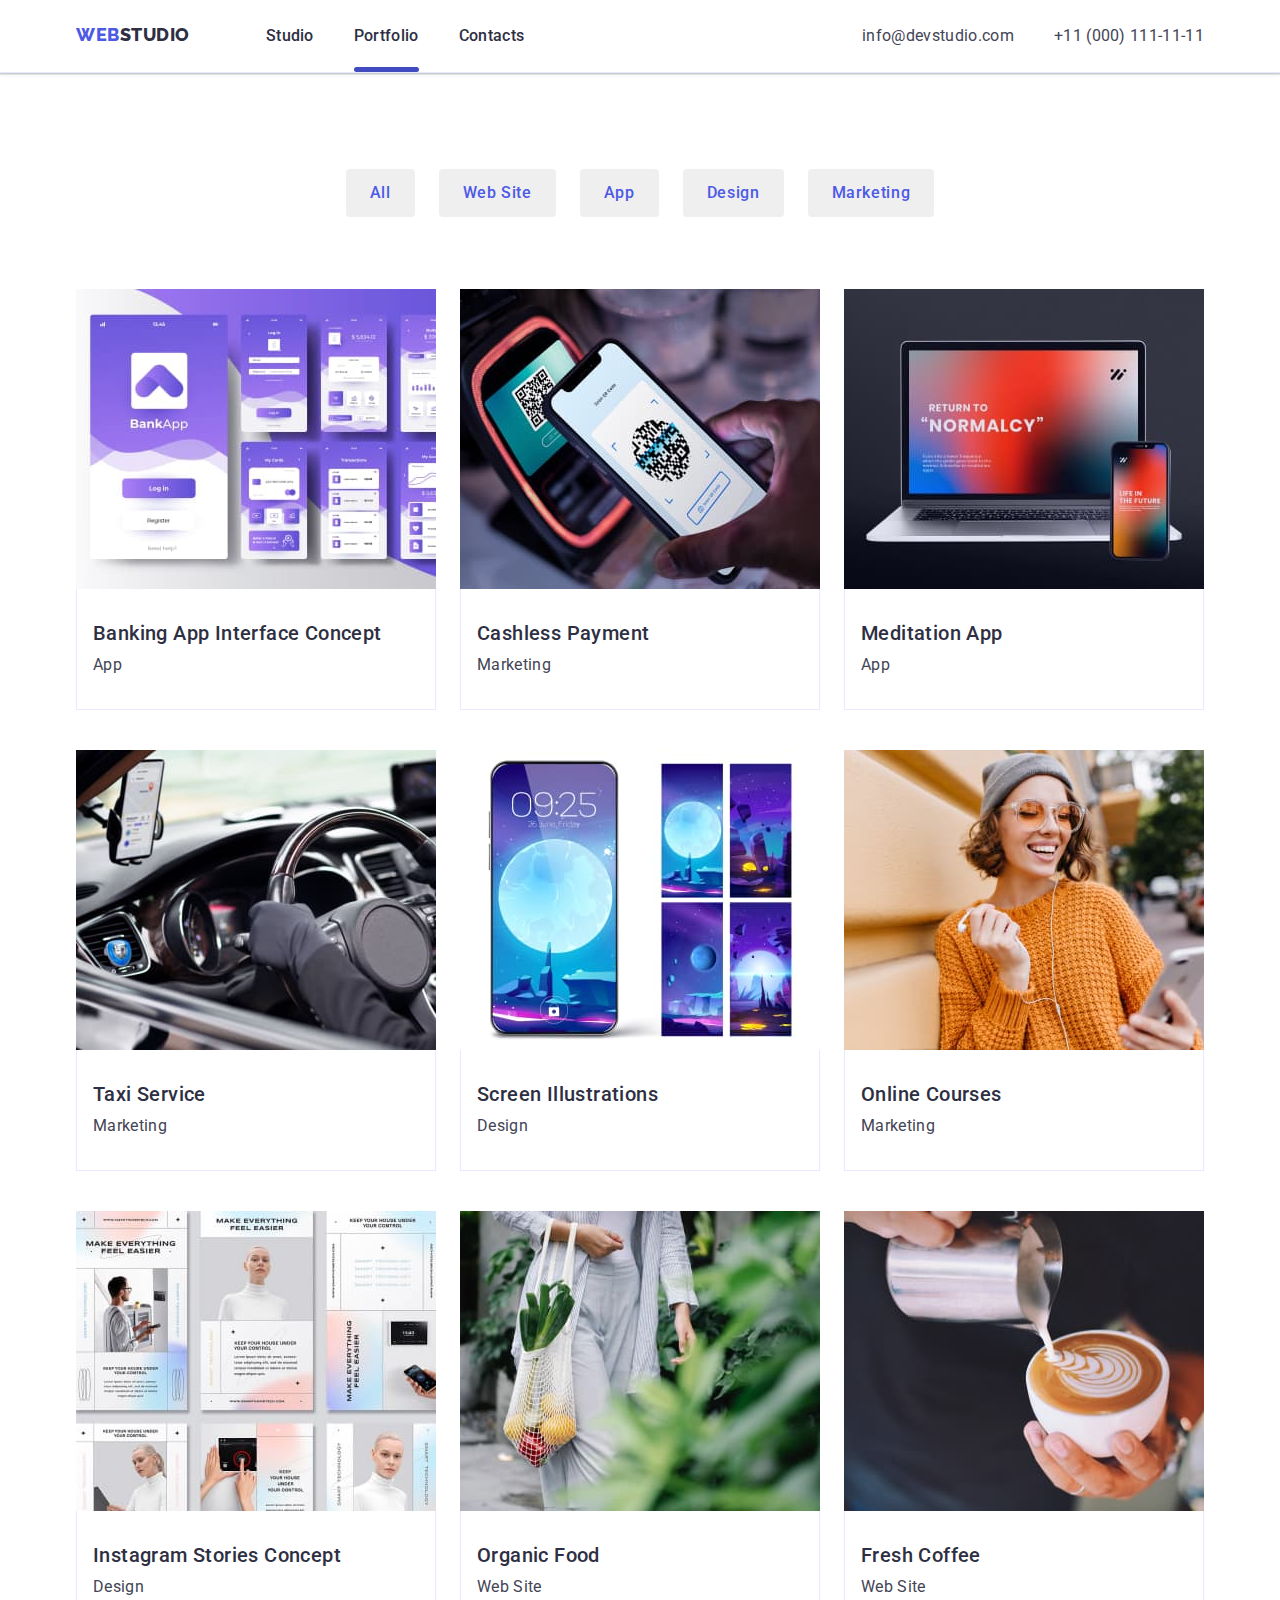
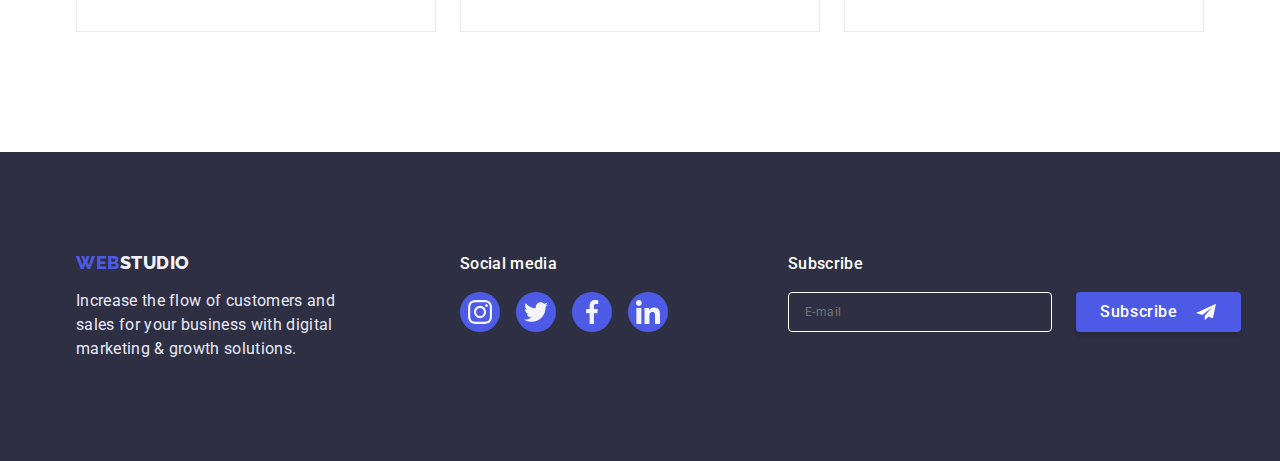
==== portfolio.html @ 625df65b "Initial commit" ====
<!DOCTYPE html>
<html lang="en">

<head>
    <meta charset="UTF-8">
    <meta http-equiv="X-UA-Compatible" content="IE=edge">
    <meta name="viewport" content="width=device-width, initial-scale=1.0">
    <link rel="preconnect" href="https://fonts.googleapis.com">
    <link rel="preconnect" href="https://fonts.gstatic.com" crossorigin>
    <link
        href="https://fonts.googleapis.com/css2?family=Raleway:wght@800&family=Roboto:wght@400;500;700;900&display=swap"
        rel="stylesheet">
    <link rel="stylesheet"
        href="https://cdnjs.cloudflare.com/ajax/libs/modern-normalize/1.1.0/modern-normalize.min.css">
    <link rel="stylesheet" href="./css/styles.css">

    <title>Портфоліо</title>
</head>

<body>
    <header class="header">
        <div class="container header-menu">
            <nav class="nav">
                <a class="logo link" href="./index.html">Web<span class="color">Studio</span></a>
                <ul class="menu list">
                    <li class="menu-item"><a class="menu-link link" href="./index.html">Studio</a></li>
                    <li class="menu-item"><a class="menu-link link active" href="./portfolio.html">Portfolio</a></li>
                    <li class="menu-item"><a class="menu-link link" href="">Contacts</a></li>
                </ul>
            </nav>
            <address class="address">
                <ul class="address-list list">
                    <li class="address-item"><a class="address-link link"
                            href="mailto:info@devstudio.com">info@devstudio.com</a></li>
                    <li class="address-item"><a class="address-link link" href="tel:+110001111111">+11 (000)
                            111-11-11</a>
                    </li>
                </ul>
            </address>
        </div>
    </header>
    <main>
        <section class="portfolio">
            <div class="container">
                <!-- h1 hide heding in css -->
                <h1 hidden>Our Works</h1>
                <ul class="filter-list list">
                    <li class="filter-item"><button class="filter-button" type="button">All</button></li>
                    <li class="filter-item"><button class="filter-button" type="button">Web Site</button></li>
                    <li class="filter-item"><button class="filter-button" type="button">App</button></li>
                    <li class="filter-item"><button class="filter-button" type="button">Design</button></li>
                    <li class="filter-item"><button class="filter-button" type="button">Marketing</button></li>
                </ul>
                <!-- Row 1 -->
                <ul class="works-list list">
                    <li class="works-list-item">
                        <div class="item-hover">
                            <a class="item-link link" href="#">
                                <div class="overlay-wrapper">
                                    <img class="item-img" src="./images/Banking-app.jpg"
                                        alt="Banking app interface images" width="360">
                                    <p class="overlay">14 Stylish and User-Friendly App Design Concepts · Task Manager
                                        App · Calorie Tracker
                                        App · Exotic Fruit Ecommerce App · Cloud Storage App</p>
                                </div>
                                <div class="item-name">
                                    <h2 class="works-item-title">Banking App Interface Concept</h2>
                                    <p class="item-text">App</p>
                                </div>
                            </a>
                        </div>
                    </li>
                    <li class="works-list-item">
                        <div class="item-hover">
                            <a class="item-link link" href="#">
                                <div class="overlay-wrapper">
                                    <img class="item-img" src="./images/Payment.jpg" alt="Image of payment by phone"
                                        width="360">
                                    <p class="overlay">14 Stylish and User-Friendly App Design Concepts · Task Manager
                                        App · Calorie Tracker
                                        App · Exotic Fruit Ecommerce App · Cloud Storage App</p>
                                </div>
                                <div class="item-name">
                                    <h2 class="works-item-title">Cashless Payment</h2>
                                    <p class="item-text">Marketing</p>
                                </div>
                            </a>
                        </div>
                    </li>
                    <li class="works-list-item">
                        <div class="item-hover">
                            <a class="item-link link" href="#">
                                <div class="overlay-wrapper">
                                    <img class="item-img" src="./images/Meditaion-app.jpg"
                                        alt="Image of the meditation app" width="360">
                                    <p class="overlay">14 Stylish and User-Friendly App Design Concepts · Task Manager
                                        App · Calorie Tracker
                                        App · Exotic Fruit Ecommerce App · Cloud Storage App</p>
                                </div>
                                <div class="item-name">
                                    <h2 class="works-item-title">Meditation App</h2>
                                    <p class="item-text">App</p>
                                </div>
                            </a>
                        </div>
                    </li>
                    <!-- Row 2 -->
                    <li class="works-list-item">
                        <div class="item-hover">
                            <a class="item-link link" href="#">
                                <div class="overlay-wrapper">
                                    <img class="item-img" src="./images/Taxi-service.jpg"
                                        alt="Advertising of a taxi service" width="360">
                                    <p class="overlay">14 Stylish and User-Friendly App Design Concepts · Task Manager
                                        App · Calorie Tracker
                                        App · Exotic Fruit Ecommerce App · Cloud Storage App</p>
                                </div>
                                <div class="item-name">
                                    <h2 class="works-item-title">Taxi Service</h2>
                                    <p class="item-text">Marketing</p>
                                </div>
                            </a>
                        </div>
                    </li>
                    <li class="works-list-item">
                        <div class="item-hover">
                            <a class="item-link link" href="#">
                                <div class="overlay-wrapper">
                                    <img class="item-img" src="./images/Screen-illustration.jpg"
                                        alt="Example design and illustration" width="360">
                                    <p class="overlay">14 Stylish and User-Friendly App Design Concepts · Task Manager
                                        App · Calorie Tracker
                                        App · Exotic Fruit Ecommerce App · Cloud Storage App</p>
                                </div>
                                <div class="item-name">
                                    <h2 class="works-item-title">Screen Illustrations</h2>
                                    <p class="item-text">Design</p>
                                </div>
                            </a>
                        </div>
                    </li>
                    <li class="works-list-item">
                        <div class="item-hover">
                            <a class="item-link link" href="#">
                                <div class="overlay-wrapper">
                                    <img class="item-img" src="./images/Online-cources.jpg"
                                        alt="Online course advertising design" width="360">
                                    <p class="overlay">14 Stylish and User-Friendly App Design Concepts · Task Manager
                                        App · Calorie Tracker
                                        App · Exotic Fruit Ecommerce App · Cloud Storage App</p>
                                </div>
                                <div class="item-name">
                                    <h2 class="works-item-title">Online Courses</h2>
                                    <p class="item-text">Marketing</p>
                                </div>
                            </a>
                        </div>
                    </li>
                    <!-- Row 3 -->
                    <li class="works-list-item">
                        <div class="item-hover">
                            <a class="item-link link" href="#">
                                <div class="overlay-wrapper">
                                    <img class="item-img" src="./images/Instagram-concept.jpg"
                                        alt="Design instagram stories" width="360">
                                    <p class="overlay">14 Stylish and User-Friendly App Design Concepts · Task Manager
                                        App · Calorie Tracker
                                        App · Exotic Fruit Ecommerce App · Cloud Storage App</p>
                                </div>
                                <div class="item-name">
                                    <h2 class="works-item-title">Instagram Stories Concept</h2>
                                    <p class="item-text">Design</p>
                                </div>
                            </a>
                        </div>
                    </li>
                    <li class="works-list-item">
                        <div class="item-hover">
                            <a class="item-link link" href="#">
                                <div class="overlay-wrapper">
                                    <img class="item-img" src="./images/Organic-food.jpg"
                                        alt="Organic food store website" width="360">
                                    <p class="overlay">14 Stylish and User-Friendly App Design Concepts · Task Manager
                                        App · Calorie Tracker
                                        App · Exotic Fruit Ecommerce App · Cloud Storage App</p>
                                </div>
                                <div class="item-name">
                                    <h2 class="works-item-title">Organic Food</h2>
                                    <p class="item-text">Web Site</p>
                                </div>
                            </a>
                        </div>
                    </li>
                    <li class="works-list-item">
                        <div class="item-hover">
                            <a class="item-link link" href="#">
                                <div class="overlay-wrapper">
                                    <img class="item-img" src="./images/Fresh-coffee.jpg"
                                        alt="Fresh Coffee Shop Website" width="360">
                                    <p class="overlay">14 Stylish and User-Friendly App Design Concepts · Task Manager
                                        App · Calorie Tracker
                                        App · Exotic Fruit Ecommerce App · Cloud Storage App</p>
                                </div>
                                <div class="item-name">
                                    <h2 class="works-item-title">Fresh Coffee</h2>
                                    <p class="item-text">Web Site</p>
                                </div>
                            </a>
                        </div>
                    </li>
                </ul>
            </div>
        </section>
    </main>
    <footer class="footer">
        <div class="container wraps">
            <div class="wrap1">
                <a class="footer-logo link" href="./index.html">Web<span class="footer-color">Studio</span></a>
                <p class="footer-text">Increase the flow of customers and sales for your business with digital marketing
                    &
                    growth
                    solutions.</p>
            </div>
            <div class="wrap2">
                <p class="social-text">Social media</p>
                <ul class="wrap2-social-list list">
                    <li class="wrap2-list-item"><a class="wrap2-social-link" href=""><svg class="wrap2-icon" width="24"
                                height="24">
                                <use href="./images/sprite.svg#icon-instagram"></use>
                            </svg></a></li>
                    <li class="wrap2-list-item"><a class="wrap2-social-link" href=""><svg class="wrap2-icon" width="24"
                                height="24">
                                <use href="./images/sprite.svg#icon-twitter"></use>
                            </svg></a></li>
                    <li class="wrap2-list-item"><a class="wrap2-social-link" href=""><svg class="wrap2-icon" width="24"
                                height="24">
                                <use href="./images/sprite.svg#icon-facebook"></use>
                            </svg></a></li>
                    <li class="wrap2-list-item"><a class="wrap2-social-link" href=""><svg class="wrap2-icon" width="24"
                                height="24">
                                <use href="./images/sprite.svg#icon-linkedin"></use>
                            </svg></a></li>
                </ul>
            </div>
            <div class="wrap3">
                <p class="subscribe-text">Subscribe</p>
                <form action="" class="subscribe-form">
                    <label class="subscribe-form-field"><input type="email" name="user_email"
                            class="subscribe-form-input" required placeholder="E-mail"></label>
                    <button class="subscribe-button" type="submit">Subscribe<svg class="subscribe-icon" width="24"
                            height="20">
                            <use href="./images/sprite.svg#icon-telegram"></use>
                        </svg></button>
                </form>
            </div>
        </div>
    </footer>
</body>
---- css/styles.css ----
:root {
  --text-color: #434455;
  --title-text-color: #2e2f42;
  --primary-brand-color: #4d5ae5;
  --pressed-state-color: #404bbf;
  --primary-accent-color: #e7e9fc;
  --primary-bg-color: #f4f4fd;
  --grad-fon: linear-gradient(rgba(46, 47, 66, 0.7), rgba(46, 47, 66, 0.7));
  --transition: 250ms cubic-bezier(0.4, 0, 0.2, 1);
}

body {
  font-family: "Roboto", sans-serif;
  color: var(--text-color);
}

/* ============= COPMPONENTS ======================= */
.list {
  padding: 0;
  margin: 0;
  list-style: none;
}

.link {
  text-decoration: none;
}

.h2-title {
  font-family: "Roboto", sans-serif;
  font-weight: 700;
  font-size: 36px;
  line-height: 1.11;
  text-align: center;
  letter-spacing: 0.02em;
  text-transform: capitalize;

  color: var(--title-text-color);
}

.h3-title {
  font-family: "Roboto", sans-serif;
  font-weight: 500;
  font-size: 20px;
  line-height: 1.2;
  letter-spacing: 0.02em;

  color: var(--title-text-color);
}

.text {
  font-family: "Roboto", sans-serif;
  font-weight: 400;
  font-size: 16px;
  line-height: 1.5;
  letter-spacing: 0.02em;

  color: var(--text-color);
}

/* ===============COMPONENTS====================== */

.container {
  margin-left: auto;
  margin-right: auto;
  width: 1158px;
  padding-left: 15px;
  padding-right: 15px;
}

/* Header */

.header {
  border-bottom: 0.5px solid var(--primary-accent-color);
  box-shadow: 0px 2px 1px rgba(46, 47, 66, 0.08),
    0px 1px 1px rgba(46, 47, 66, 0.16), 0px 1px 6px rgba(46, 47, 66, 0.08);
}

.header-menu {
  display: flex;
  align-items: center;
  padding-top: 24px;
  padding-bottom: 24px;
}

.nav {
  display: flex;
}

.logo {
  font-family: "Raleway", sans-serif;
  font-weight: 800;
  font-size: 18px;
  line-height: 1.17;
  letter-spacing: 0.03em;
  text-transform: uppercase;

  margin-right: 76px;

  color: var(--primary-brand-color);
}

.color {
  color: #2e2f42;
}

/* ----Header menu----- */

.menu {
  display: flex;
  align-items: center;
}

.menu-item:not(:last-child) {
  margin-right: 40px;
}

.menu-link {
  position: relative;
  font-family: "Roboto", sans-serif;
  font-weight: 500;
  font-size: 16px;
  line-height: 1.5;
  letter-spacing: 0.02em;
  height: 100%;
  padding-bottom: 27px;

  color: var(--title-text-color);
  transition: color var(--transition);
}

.menu-link:hover,
.menu-link:focus {
  color: var(--pressed-state-color);
}

.menu-link::after {
  content: "";
  position: absolute;
  left: 0;
  bottom: 0;

  opacity: 0;
  transition: opacity var(--transition);

  display: block;
  width: 100%;
  height: 5px;
  border-radius: 4px;
  background-color: var(--pressed-state-color);
}

.menu-link:hover::after,
.menu-link:focus::after {
  opacity: 1;
}

.menu-link.active::after {
  opacity: 1;
}

.address {
  font-style: normal;
  margin-left: auto;
}

.address-list {
  display: flex;
  align-items: center;
}

.address-item:not(:last-child) {
  margin-right: 40px;
}

.address-link {
  font-family: "Roboto", sans-serif;
  font-weight: 400;
  font-size: 16px;
  line-height: 1.5;
  letter-spacing: 0.02em;

  color: var(--text-color);
  transition: color var(--transition);
}

.address-link:hover,
.address-link:focus {
  color: var(--pressed-state-color);
}

/* Section HERO */

.hero {
  background-color: #2e2f42;
  padding-top: 188px;
  padding-bottom: 188px;
  text-align: center;

  max-width: 1440px;
  height: 600px;
  margin-left: auto;
  margin-right: auto;
  background-image: var(--grad-fon), url(../images/people-office-1.jpg);
  background-repeat: no-repeat;
  background-position: center;
  background-size: cover;
}

.hero-title {
  font-family: "Roboto", sans-serif;
  font-weight: 700;
  font-size: 56px;
  line-height: 1.07;
  text-align: center;
  letter-spacing: 0.02em;

  width: 496px;
  margin-top: 0;
  margin-bottom: 48px;
  margin-left: auto;
  margin-right: auto;

  color: #ffffff;
}

.hero-button {
  font-family: "Roboto", sans-serif;
  font-weight: 500;
  font-size: 16px;
  line-height: 1.5;
  letter-spacing: 0.04em;
  cursor: pointer;

  padding-top: 16px;
  padding-bottom: 16px;
  padding-left: 32px;
  padding-right: 32px;

  border: none;
  border-radius: 4px;
  transition: background-color var(--transition);

  color: #ffffff;
  background-color: var(--primary-brand-color);
}

.hero-button:hover,
.hero-button:focus {
  background-color: var(--pressed-state-color);
}

/* ==== Section ADVANTAGES ==== */

.advantages {
  padding-top: 120px;
  padding-bottom: 120px;
}

.adv-list {
  display: flex;
}

.adv-list-items:not(:nth-child(4n)) {
  margin-right: 24px;
}

.fild {
  display: flex;
  align-items: center;
  justify-content: center;
  width: 264px;
  height: 112px;
  background-color: var(--primary-bg-color);
}

.adv-subtitle {
  font-family: "Roboto", sans-serif;
  font-weight: 500;
  font-size: 20px;
  line-height: 1.2;
  letter-spacing: 0.02em;

  margin-top: 8px;
  margin-bottom: 8px;

  color: var(--title-text-color);
}

.text-padding {
  margin-top: 0;
  margin-bottom: 0;
}
/* ==== Section ADVANTAGES ==== */

/* ======= Section WORK ======== */

.work {
  padding-bottom: 120px;
}

.work-title {
  font-family: "Roboto", sans-serif;
  font-weight: 700;
  font-size: 36px;
  line-height: 1.11;
  letter-spacing: 0.02em;
  text-transform: capitalize;
  text-align: center;

  padding-top: 0;
  padding-bottom: 0;
  margin-top: 0;
  margin-bottom: 72px;

  color: #2e2f42;
}

.work-list {
  display: flex;
}

.img {
  display: block;
}

.work-img:not(:nth-child(3n)) {
  margin-right: 24px;
}

/* ======= Section WORK ======== */

/*======== Section OUR TEAM ========*/

.team {
  background-color: #f4f4fd;
  padding-top: 120px;
  padding-bottom: 120px;
}

.team-title {
  font-family: "Roboto", sans-serif;
  font-weight: 700;
  font-size: 36px;
  line-height: 1.11;
  letter-spacing: 0.02em;
  text-transform: capitalize;
  text-align: center;

  padding-bottom: 0;
  margin-top: 0;
  margin-bottom: 72px;

  color: #2e2f42;
}

.team-list {
  display: flex;
}

.team-list-item:not(:nth-child(4n)) {
  margin-right: 24px;
}

.team-photo {
  display: block;
}

.team-name {
  padding-top: 32px;
  padding-bottom: 32px;
  text-align: center;
  box-shadow: 0px 1px 6px rgba(46, 47, 66, 0.08),
    0px 1px 1px rgba(46, 47, 66, 0.16), 0px 2px 1px rgba(46, 47, 66, 0.08);
  border-radius: 0px 0px 4px 4px;

  background-color: #ffffff;
}

.team-subtitle {
  font-family: "Roboto", sans-serif;
  font-weight: 500;
  font-size: 20px;
  line-height: 1.2;
  letter-spacing: 0.02em;

  margin-top: 0;
  margin-bottom: 8px;

  color: #2e2f42;
}

.team-text {
  font-family: "Roboto", sans-serif;
  font-weight: 400;
  font-size: 16px;
  line-height: 1.5;
  letter-spacing: 0.02em;

  margin-top: 0;
  margin-bottom: 8px;

  color: #434455;
}

/* ------icon list-------- */

.team-icon-list {
  display: flex;
  justify-content: center;
  gap: 24px;
}

.team-icon-link {
  display: flex;
  justify-content: center;
  align-items: center;
  width: 40px;
  height: 40px;
  border-radius: 50%;
  transition: background-color var(--transition);
  background-color: var(--primary-brand-color);
}

.team-icon-link:hover,
.team-icon-link:focus {
  background-color: var(--pressed-state-color);
}

.link-icon {
  fill: var(--primary-bg-color);
}

/* ------icon list---------- */

/*======== Section OUR TEAM ========*/

/* ======== Section CUSTOMERS====== */

.customer {
  padding-top: 120px;
  padding-bottom: 120px;
}

.customer-title {
  font-family: "Roboto", sans-serif;
  font-weight: 700;
  font-size: 36px;
  line-height: 1.11;
  letter-spacing: 0.02em;
  text-transform: capitalize;
  text-align: center;

  padding-bottom: 0;
  margin-top: 0;
  margin-bottom: 72px;

  color: #2e2f42;
}

.customer-list {
  display: flex;
  justify-content: center;
  align-items: center;
  gap: 24px;
}

.customer-list-item {
  display: flex;
  align-items: center;
  justify-content: center;
  border: 1px solid #8e8f99;
  border-radius: 4px;
  transition: border var(--transition);
}

.customer-list-item:hover,
.customer-list-item:focus {
  border: 1px solid var(--pressed-state-color);
}

.customer-link {
  width: 168px;
  height: 88px;
}

.customer-icon {
  transition: fill var(--transition);
  fill: #8e8f99;
}

.customer-icon:hover,
.customer-icon:focus {
  fill: var(--pressed-state-color);
}

/* ======== Section CUSTOMERS====== */

/*=========== Footer ============== */

.footer {
  background-color: #2e2f42;
  padding-top: 100px;
  padding-bottom: 100px;
}

.wraps {
  display: flex;
  gap: 120px;
}

.footer-logo {
  font-family: "Raleway", sans-serif;
  font-style: normal;
  font-weight: 800;
  font-size: 18px;
  line-height: 1.17;
  letter-spacing: 0.03em;
  text-transform: uppercase;

  color: var(--primary-brand-color);
}

.footer-color {
  color: #f4f4fd;
}

.footer-text {
  font-family: "Roboto", sans-serif;
  font-weight: 400;
  font-size: 16px;
  line-height: 1.5;
  letter-spacing: 0.02em;
  color: #e7e9fc;

  width: 264px;
  margin-top: 16px;
  margin-bottom: 0;
}

/* ----Social icons---- */
.social-text {
  font-family: "Roboto", sans-serif;
  font-weight: 500;
  font-size: 16px;
  line-height: 1.5;

  letter-spacing: 0.02em;
  color: #ffffff;

  margin-bottom: 16px;
  margin-top: 0;
}

.wrap2-social-list {
  display: flex;
  gap: 16px;
}

.wrap2-social-link {
  display: flex;
  justify-content: center;
  align-items: center;
  width: 40px;
  height: 40px;
  border-radius: 50%;
  transition: background-color var(--transition);
  background-color: var(--primary-brand-color);
}

.wrap2-icon {
  fill: var(--primary-bg-color);
}

.wrap2-social-link:hover,
.wrap2-social-link:focus {
  background-color: #31d0aa;
}

/* ------Subscribe form------- */

.wrap3 {
  display: flex;
  flex-direction: column;
}

.subscribe-form {
  display: flex;
  align-items: center;
  width: 460px;
  margin: 0;
  padding: 0;
}

.subscribe-text {
  font-family: "Roboto", sans-serif;
  font-weight: 500;
  font-size: 16px;
  line-height: 1.5;

  letter-spacing: 0.02em;
  color: #ffffff;

  margin-bottom: 16px;
  margin-top: 0;
}

.subscribe-form-input {
  width: 264px;
  height: 40px;
  padding: 0 0 0 16px;
  border: 1px solid #ffffff;
  border-radius: 4px;
  background-color: #2e2f42;

  font-weight: 400;
  font-size: 12px;
  line-height: 2;
  letter-spacing: 0.04em;
  color: #ffffff;
}

.subscribe-button {
  display: flex;
  align-items: center;
  padding: 0 0 0 24px;
  width: 165px;
  height: 40px;
  cursor: pointer;
  margin-left: 24px;

  font-family: "Roboto", sans-serif;
  font-weight: 500;
  font-size: 16px;
  line-height: 1.5;
  letter-spacing: 0.04em;
  color: #ffffff;

  border: none;
  background-color: var(--primary-brand-color);
  box-shadow: 0px 4px 4px rgba(0, 0, 0, 0.15);
  border-radius: 4px;
  transition: background-color var(--transition);
}

.subscribe-icon {
  margin-left: 16px;

  fill: white;
}

.subscribe-button:hover,
.subscribe-button:focus {
  background-color: var(--pressed-state-color);
}

/*=========== Footer ============== */
/* ======== Modal Window=========== */

.backdrop {
  position: fixed;
  top: 0;
  left: 0;
  width: 100%;
  height: 100%;
  opacity: 1;
  transition: opacity var(--transition);

  background-color: rgba(46, 47, 66, 0.4);
}

.backdrop.is-hidden {
  opacity: 0;
  visibility: hidden;
  pointer-events: none;
}

.modal {
  position: absolute;
  top: 50%;
  left: 50%;
  transform: translate(-50%, -50%);
  min-width: 408px;
  min-height: 584px;
  padding-top: 72px;
  padding-left: 24px;
  padding-right: 24px;
  padding-bottom: 24px;

  background-color: #fcfcfc;
  box-shadow: 0px 1px 1px rgba(0, 0, 0, 0.14), 0px 1px 3px rgba(0, 0, 0, 0.12),
    0px 2px 1px rgba(0, 0, 0, 0.2);
  border-radius: 4px;
}

.modal-close-button {
  position: absolute;
  top: 24px;
  right: 24px;
  display: flex;
  justify-content: center;
  align-items: center;
  width: 24px;
  height: 24px;
  padding: 0;
  cursor: pointer;
  transition: background-color var(--transition);

  background-color: var(--primary-accent-color);
  border: 1px solid rgba(0, 0, 0, 0.1);
  border-radius: 50%;
}

.modal-close-button:hover,
.modal-close-button:focus {
  background-color: var(--pressed-state-color);
}

.modal-close-icon {
  transition: fill var(--transition);
}

.modal-close-button:hover .modal-close-icon,
.modal-close-button:focus .modal-close-icon {
  fill: #ffffff;
}

/* -----Modal Form------ */

.modal-title {
  margin-top: 0;
  margin-bottom: 16px;
  font-family: "Roboto", sans-serif;
  font-weight: 500;
  font-size: 16px;
  line-height: 1.5;
  text-align: center;
  letter-spacing: 0.02em;
  color: #2e2f42;
}

.modal-form {
  display: flex;
  flex-direction: column;
}

.modal-form-field {
  margin-bottom: 8px;
}

.modal-field-desc {
  display: block;
  margin-bottom: 4px;
  font-weight: 400;
  font-size: 12px;
  line-height: 1.2;
  letter-spacing: 0.04em;
  color: #8e8f99;
}

.modal-form-input {
  width: 100%;
  height: 40px;
  padding-left: 38px;
  border: 1px solid rgba(46, 47, 66, 0.4);
  border-radius: 4px;
  transition: background-color var(--transition);
}

.modal-input-wraper {
  display: block;
  position: relative;
}

.modal-input-icon {
  position: absolute;
  top: 50%;
  left: 16px;
  transform: translate(0, -50%);
  transition: background-color var(--transition);
}

.modal-form-input:focus {
  outline: none;
  border: 1px solid var(--primary-brand-color);
  border-radius: 4px;
}

.modal-form-input:focus + .modal-input-icon {
  fill: var(--primary-brand-color);
}

.modal-form-message {
  width: 100%;
  height: 120px;
  padding-left: 16px;
  padding-right: 16px;
  padding-top: 8px;
  padding-bottom: 8px;
  border: 1px solid rgba(46, 47, 66, 0.4);
  border-radius: 4px;
  transition: background-color var(--transition);

  font-weight: 400;
  font-size: 12px;
  line-height: 1.2;
  letter-spacing: 0.04em;
}

.modal-form-message:focus {
  outline: none;
  border: 1px solid var(--primary-brand-color);
  border-radius: 4px;
}

.modal-form-check {
  position: absolute;
  -webkit-appearance: none;
  -moz-appearance: none;
}

.modal-form-check-desc::before {
  content: "";
  width: 16px;
  height: 16px;
  padding-top: 2px;
  margin-right: 8px;
  cursor: pointer;
  border: 1px solid rgba(46, 47, 66, 0.4);
  border-radius: 2px;
}

.modal-form-check:checked + .modal-form-check-desc::before {
  background-color: var(--primary-brand-color);
  background-image: url(../images/Checked-icon.svg);
  background-repeat: no-repeat;
  background-size: contain;
}

.modal-form-check:focus + .modal-form-check-desc::before {
  border: 2px solid var(--pressed-state-color);
  border-radius: 2px;
}

.modal-form-check-desc {
  display: flex;
  align-items: center;
  margin-bottom: 24px;
  font-weight: 400;
  font-size: 12px;
  line-height: 1.2;
  letter-spacing: 0.04em;
  color: #8e8f99;
}

.policy-link {
  padding-left: 2px;
  color: var(--primary-brand-color);
}

.modal-send-button {
  display: block;
  margin: auto;
  width: 169px;
  height: 56px;
  cursor: pointer;

  font-family: "Roboto", sans-serif;
  font-weight: 500;
  font-size: 16px;
  line-height: 1.5;
  letter-spacing: 0.04em;
  color: #ffffff;

  border: none;
  background-color: var(--primary-brand-color);
  box-shadow: 0px 4px 4px rgba(0, 0, 0, 0.15);
  border-radius: 4px;
  transition: background-color var(--transition);
}

.modal-send-button:focus,
.modal-send-button:hover {
  background: var(--pressed-state-color);
  box-shadow: 0px 4px 4px rgba(0, 0, 0, 0.15);
  border-radius: 4px;
}

/*----- Modal Form -----*/
/* =======Modal Window======= */

/* -------PORTFOLIO PAGE--------- */

.portfolio {
  padding-top: 96px;
  padding-bottom: 120px;
}

/*======== Filter ======== */

.filter-list {
  display: flex;
  justify-content: center;

  margin-top: 0;
  margin-bottom: 72px;
}

.filter-item:not(:last-child) {
  margin-right: 24px;
}

.filter-button {
  font-family: "Roboto", sans-serif;
  font-weight: 500;
  font-size: 16px;
  line-height: 1.5;
  letter-spacing: 0.04em;
  cursor: pointer;
  display: block;

  padding-top: 12px;
  padding-bottom: 12px;
  padding-left: 24px;
  padding-right: 24px;
  border: none;
  border-radius: 4px;

  color: var(--primary-brand-color);
  transition: color var(--transition), background-color var(--transition),
    box-shadow var(--transition);
}

.filter-button:hover,
.filter-button:focus {
  box-shadow: 0px 3px 1px rgba(0, 0, 0, 0.1), 0px 2px 1px rgba(0, 0, 0, 0.08),
    0px 2px 2px rgba(0, 0, 0, 0.12);

  color: #e7e9fc;
  background-color: var(--pressed-state-color);
}

/*======== Filter ======== */

/*========= Works list ======== */

.works-list {
  display: flex;
  flex-wrap: wrap;
}

.works-list-item:not(:nth-child(3n)) {
  margin-right: 24px;
}

.works-list-item:not(:nth-last-child(-n + 3)) {
  margin-bottom: 40px;
}

.item-link {
  margin-bottom: 32px;
}

.item-img {
  display: block;
}

.item-name {
  padding-top: 32px;
  padding-bottom: 32px;
  padding-left: 16px;
  padding-right: 16px;

  border-left: 1px solid #e7e9fc;
  border-right: 1px solid #e7e9fc;
  border-bottom: 1px solid #e7e9fc;
}

.item-hover {
  transition: box-shadow var(--transition);
}

.item-hover:hover,
.item-hover:focus {
  box-shadow: 0px 1px 6px rgba(46, 47, 66, 0.08),
    0px 1px 1px rgba(46, 47, 66, 0.16), 0px 2px 1px rgba(46, 47, 66, 0.08);
}

.works-item-title {
  font-family: "Roboto";
  font-weight: 500;
  font-size: 20px;
  line-height: 1.2;
  letter-spacing: 0.02em;

  margin-top: 0;
  margin-bottom: 8px;

  color: #2e2f42;
}

.item-text {
  font-family: "Roboto";
  font-weight: 400;
  font-size: 16px;
  line-height: 1.5;
  letter-spacing: 0.02em;

  margin-top: 0;
  margin-bottom: 0;

  color: #434455;
}
/* ------Overlay------------ */
.overlay-wrapper {
  position: relative;
  overflow: hidden;
}
.overlay {
  position: absolute;
  top: 0;
  height: 100%;
  overflow: auto;
  transform: translate(0, 100%);
  transition: transform 500ms linear;

  font-family: "Roboto", sans-serif;
  font-weight: 400;
  font-size: 16px;
  line-height: 1.5;
  letter-spacing: 0.02em;

  color: var(--primary-bg-color);
  background-color: var(--primary-brand-color);

  padding-top: 40px;
  padding-left: 32px;
  padding-right: 32px;
  margin: 0;
}

.item-link:hover .overlay,
.item-link:focus .overlay {
  transform: translate(0, 0);
}

/* ------Overlay------------ */

/*========= Works list ======== */
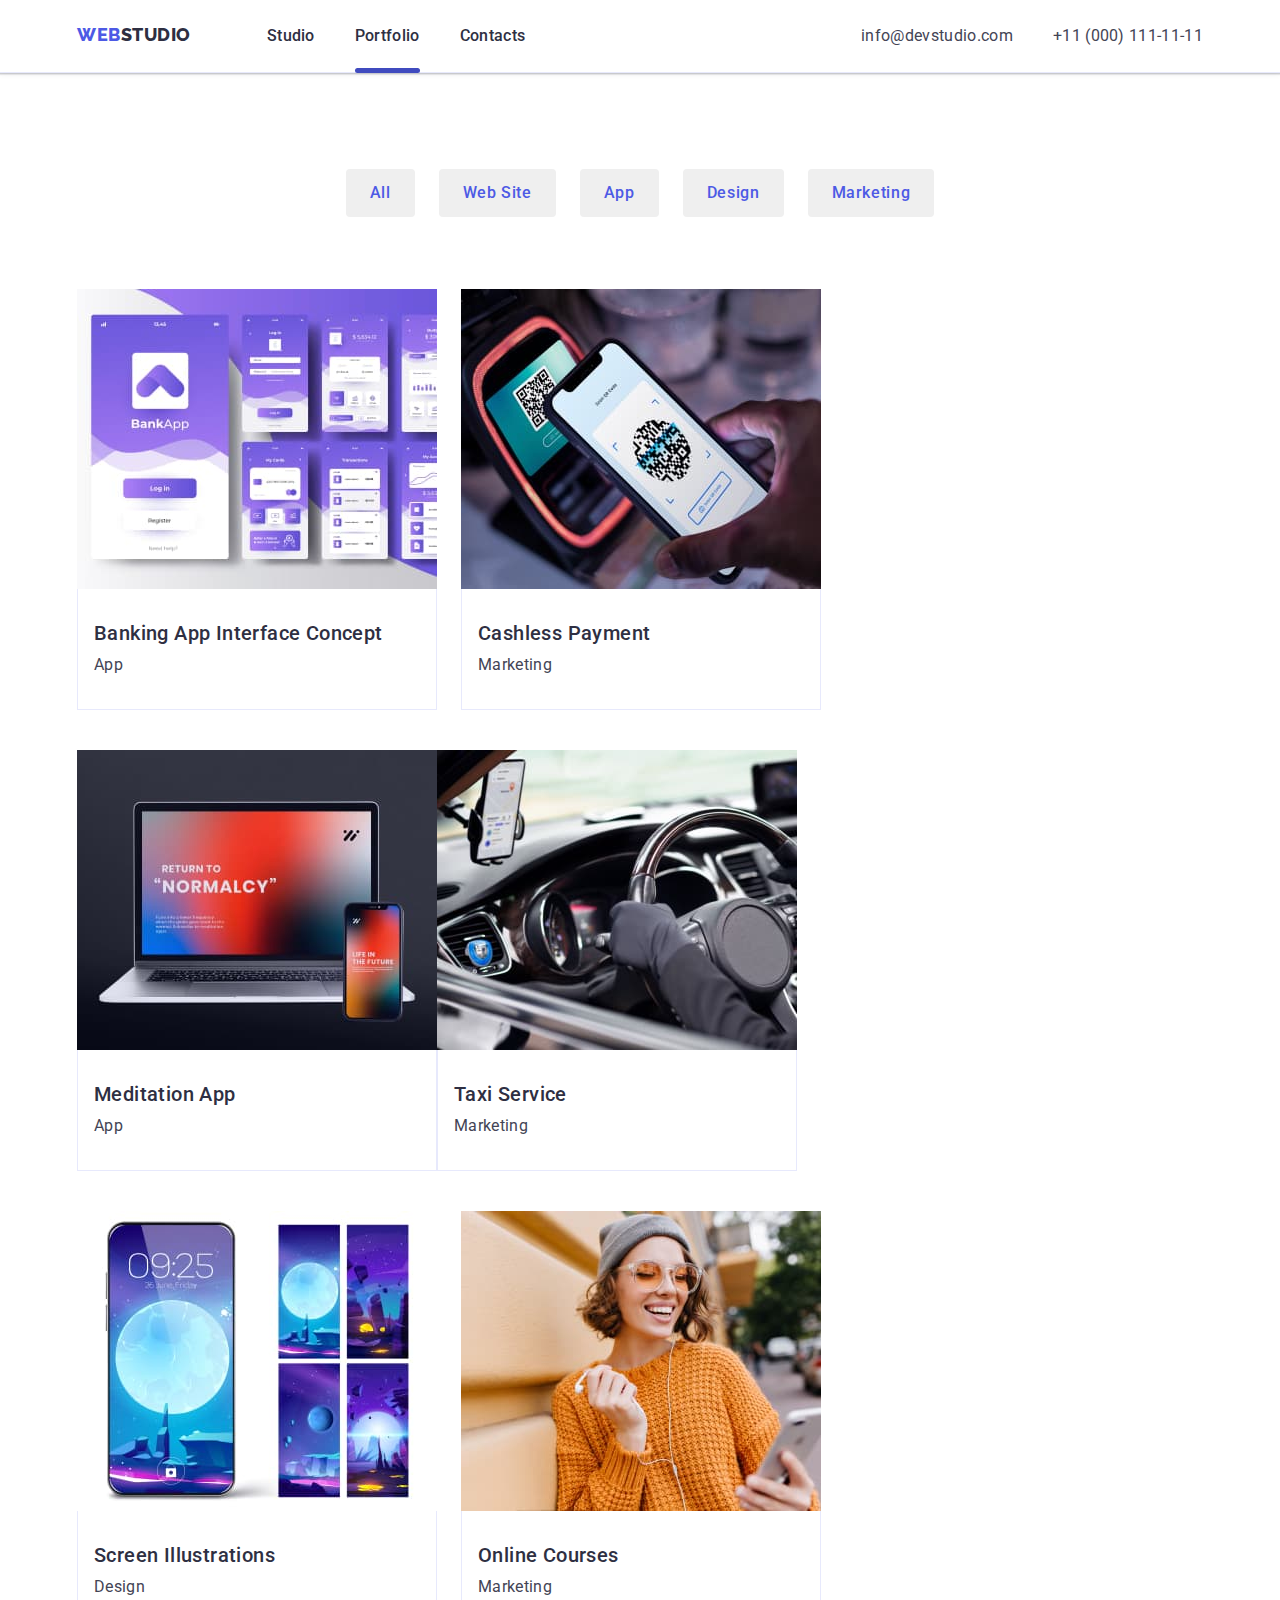
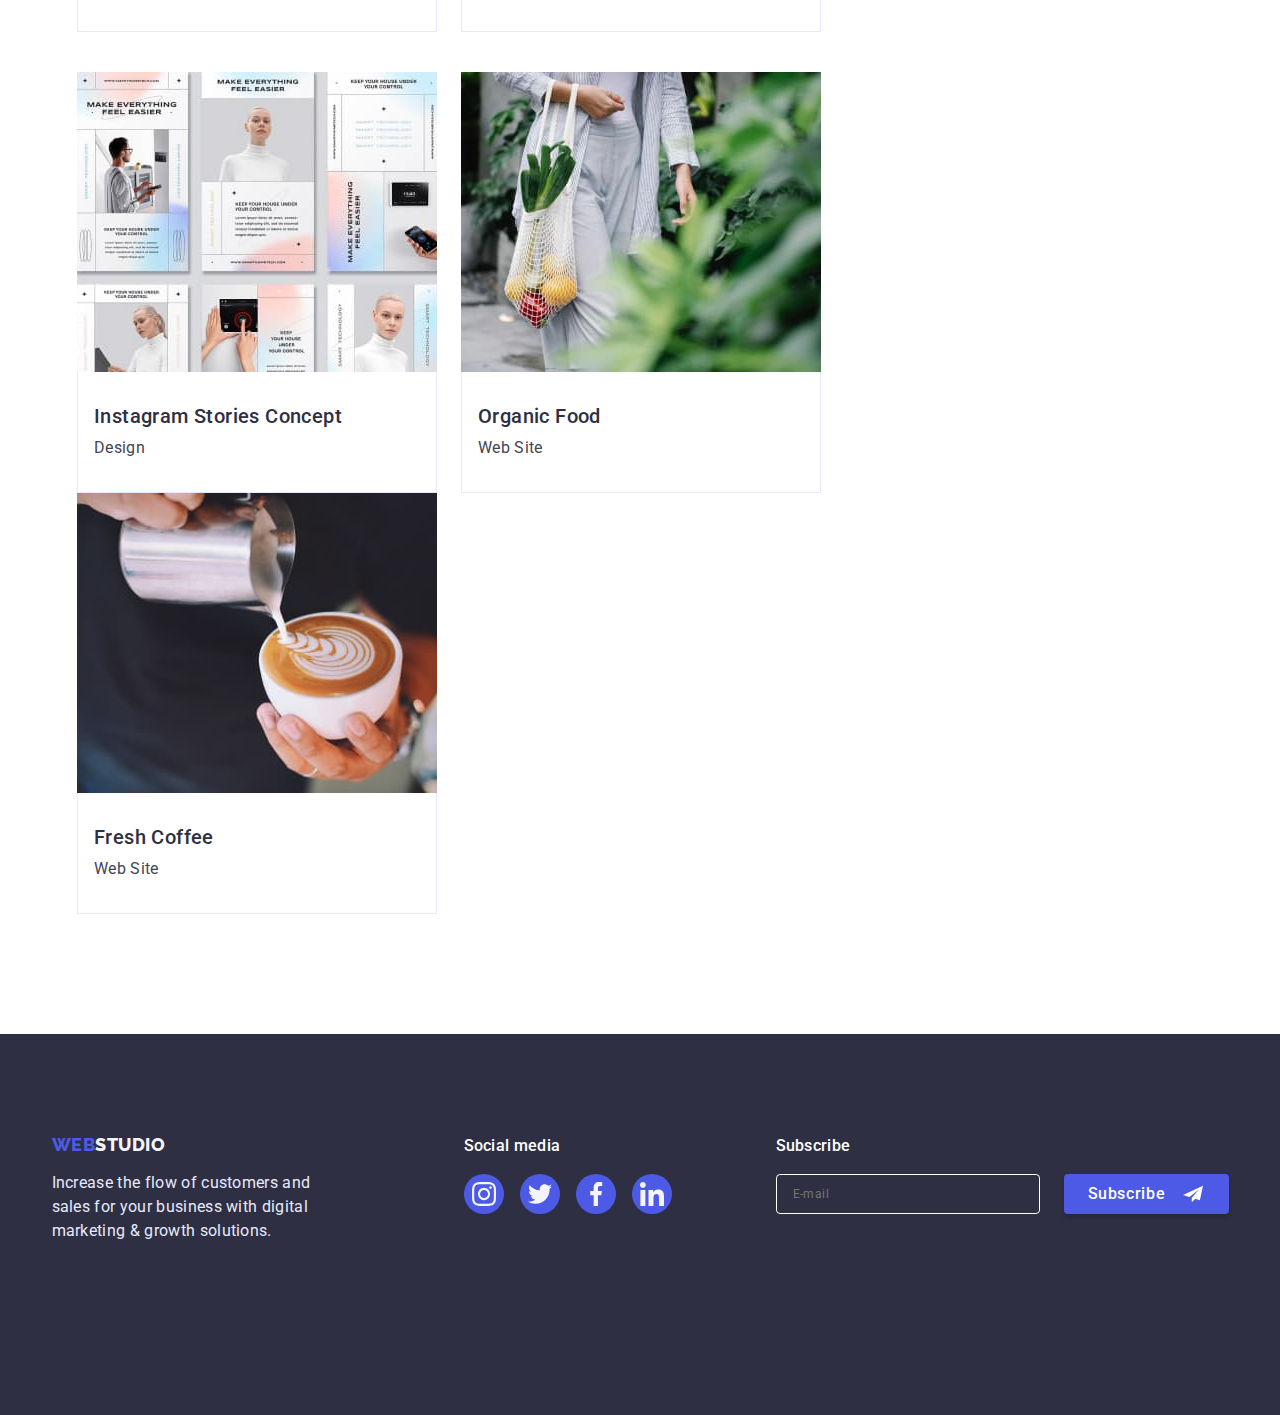
==== commit aebae1fe: "Update portfolio.html" ====
--- a/portfolio.html
+++ b/portfolio.html
@@ -214,37 +214,37 @@
     </main>
     <footer class="footer">
         <div class="container wraps">
-            <div class="wrap1">
+            <div class="logo-wrap">
                 <a class="footer-logo link" href="./index.html">Web<span class="footer-color">Studio</span></a>
                 <p class="footer-text">Increase the flow of customers and sales for your business with digital marketing
                     &
                     growth
                     solutions.</p>
             </div>
-            <div class="wrap2">
+            <div class="social-wrap">
                 <p class="social-text">Social media</p>
-                <ul class="wrap2-social-list list">
-                    <li class="wrap2-list-item"><a class="wrap2-social-link" href=""><svg class="wrap2-icon" width="24"
-                                height="24">
+                <ul class="wrap-social-list list">
+                    <li class="wrap-social-list-item"><a class="wrap-social-link" href=""><svg class="wrap-social-icon"
+                                width="24" height="24">
                                 <use href="./images/sprite.svg#icon-instagram"></use>
                             </svg></a></li>
-                    <li class="wrap2-list-item"><a class="wrap2-social-link" href=""><svg class="wrap2-icon" width="24"
-                                height="24">
+                    <li class="wrap-social-list-item"><a class="wrap-social-link" href=""><svg class="wrap-social-icon"
+                                width="24" height="24">
                                 <use href="./images/sprite.svg#icon-twitter"></use>
                             </svg></a></li>
-                    <li class="wrap2-list-item"><a class="wrap2-social-link" href=""><svg class="wrap2-icon" width="24"
-                                height="24">
+                    <li class="wrap-social-list-item"><a class="wrap-social-link" href=""><svg class="wrap-social-icon"
+                                width="24" height="24">
                                 <use href="./images/sprite.svg#icon-facebook"></use>
                             </svg></a></li>
-                    <li class="wrap2-list-item"><a class="wrap2-social-link" href=""><svg class="wrap2-icon" width="24"
-                                height="24">
+                    <li class="wrap-social-list-item"><a class="wrap-social-link" href=""><svg class="wrap-social-icon"
+                                width="24" height="24">
                                 <use href="./images/sprite.svg#icon-linkedin"></use>
                             </svg></a></li>
                 </ul>
             </div>
-            <div class="wrap3">
+            <div class="wrap-subscribe">
                 <p class="subscribe-text">Subscribe</p>
-                <form action="" class="subscribe-form">
+                <form class="subscribe-form">
                     <label class="subscribe-form-field"><input type="email" name="user_email"
                             class="subscribe-form-input" required placeholder="E-mail"></label>
                     <button class="subscribe-button" type="submit">Subscribe<svg class="subscribe-icon" width="24"
--- a/css/styles.css
+++ b/css/styles.css
@@ -60,14 +60,31 @@
 /* ===============COMPONENTS====================== */
 
 .container {
-  margin-left: auto;
-  margin-right: auto;
-  width: 1158px;
-  padding-left: 15px;
-  padding-right: 15px;
-}
-
-/* Header */
+  padding-left: 16px;
+  padding-right: 16px;
+}
+
+@media screen and (min-width: 428px) {
+  .container {
+    width: 428px;
+    margin-left: auto;
+    margin-right: auto;
+  }
+}
+
+@media screen and (min-width: 768px) {
+  .container {
+    width: 768px;
+  }
+}
+
+@media screen and (min-width: 1158px) {
+  .container {
+    width: 1158px;
+  }
+}
+
+/*====== Header======= */
 
 .header {
   border-bottom: 0.5px solid var(--primary-accent-color);
@@ -76,17 +93,17 @@
 }
 
 .header-menu {
+  position: relative;
   display: flex;
   align-items: center;
+  justify-content: space-between;
   padding-top: 24px;
   padding-bottom: 24px;
 }
 
-.nav {
-  display: flex;
-}
-
 .logo {
+  align-items: center;
+
   font-family: "Raleway", sans-serif;
   font-weight: 800;
   font-size: 18px;
@@ -94,8 +111,6 @@
   letter-spacing: 0.03em;
   text-transform: uppercase;
 
-  margin-right: 76px;
-
   color: var(--primary-brand-color);
 }
 
@@ -103,104 +118,279 @@
   color: #2e2f42;
 }
 
-/* ----Header menu----- */
-
-.menu {
+@media screen and (max-width: 768px) {
+  .menu {
+    display: none;
+  }
+
+  .address {
+    display: none;
+  }
+}
+
+.mob-menu-open {
+  cursor: pointer;
+  border: none;
+  padding: 0;
+  margin: 0;
+  background-color: transparent;
+  height: 22px;
+}
+
+@media screen and (min-width: 768px) {
+  .mob-menu-open {
+    display: none;
+  }
+}
+
+/* ----Mobile menu---320-767px */
+
+.mobile-menu {
+  position: fixed;
+  top: 0;
+  left: 0;
+  z-index: 1000;
+  width: 100%;
+  height: 100%;
+  padding-top: 80px;
+  padding-left: 40px;
+  background-color: white;
+
+  opacity: 1;
+  visibility: visible;
+  pointer-events: auto;
+  transition: opacity var(--transition), visability var(--transition);
+}
+
+.mobile-menu.is-hidden {
+  opacity: 0;
+  visibility: hidden;
+  pointer-events: none;
+}
+
+@media (min-width: 767px) {
+  .mob-menu {
+    display: none;
+  }
+}
+
+.mob-menu-close-button {
+  position: absolute;
+  top: 24px;
+  right: 24px;
   display: flex;
   align-items: center;
-}
-
-.menu-item:not(:last-child) {
-  margin-right: 40px;
-}
-
-.menu-link {
-  position: relative;
+  justify-content: center;
+  width: 24px;
+  height: 24px;
+  padding: 0;
+  cursor: pointer;
+
+  background-color: var(--primary-accent-color);
+  border: 1px solid rgba(0, 0, 0, 0.1);
+  border-radius: 50%;
+}
+
+.mob-menu-item {
+  margin-bottom: 284px;
+}
+
+.mob-menu-item:not(:last-child) {
+  margin-bottom: 40px;
+}
+
+.mob-menu-link {
+  font-family: "Roboto", sans-serif;
+  font-weight: 700;
+  font-size: 36px;
+  line-height: 1.2;
+  letter-spacing: 0.02em;
+  color: #2e2f42;
+}
+
+.mob-menu-link:hover,
+.mob-menu-link:focus {
+  background-color: var(--pressed-state-color);
+}
+
+.mob-menu-link.current {
+  color: var(--primary-brand-color);
+}
+
+.mob-menu-adress-list {
+  margin-bottom: 48px;
+}
+
+.mob-menu-adress-link {
+  font-family: "Roboto", sans-serif;
+  font-weight: 700;
+  font-size: 36px;
+  line-height: 1.2;
+  letter-spacing: 0.02em;
+  color: var(--primary-brand-color);
+}
+
+.mob-menu-adress-link:hover,
+.mob-menu-adress-link:focus {
+  color: var(--pressed-state-color);
+}
+
+.another {
   font-family: "Roboto", sans-serif;
   font-weight: 500;
-  font-size: 16px;
-  line-height: 1.5;
-  letter-spacing: 0.02em;
-  height: 100%;
-  padding-bottom: 27px;
-
-  color: var(--title-text-color);
-  transition: color var(--transition);
-}
-
-.menu-link:hover,
-.menu-link:focus {
-  color: var(--pressed-state-color);
-}
-
-.menu-link::after {
-  content: "";
-  position: absolute;
-  left: 0;
-  bottom: 0;
-
-  opacity: 0;
-  transition: opacity var(--transition);
-
-  display: block;
-  width: 100%;
-  height: 5px;
-  border-radius: 4px;
+  font-size: 20px;
+  line-height: 1.2;
+  letter-spacing: 0.02em;
+  color: #434455;
+}
+
+.mob-menu-icon-list {
+  display: flex;
+  align-items: center;
+  gap: 56px;
+}
+
+.mob-icon-link {
+  display: flex;
+  justify-content: center;
+  align-items: center;
+  width: 40px;
+  height: 40px;
+  border-radius: 50%;
+  transition: background-color var(--transition);
+  background-color: var(--primary-brand-color);
+}
+
+.mon-icon-link:hover,
+.mob-icon-link:focus {
   background-color: var(--pressed-state-color);
 }
 
-.menu-link:hover::after,
-.menu-link:focus::after {
-  opacity: 1;
-}
-
-.menu-link.active::after {
-  opacity: 1;
-}
-
-.address {
-  font-style: normal;
-  margin-left: auto;
-}
-
-.address-list {
-  display: flex;
-  align-items: center;
-}
-
-.address-item:not(:last-child) {
-  margin-right: 40px;
-}
-
-.address-link {
-  font-family: "Roboto", sans-serif;
-  font-weight: 400;
-  font-size: 16px;
-  line-height: 1.5;
-  letter-spacing: 0.02em;
-
-  color: var(--text-color);
-  transition: color var(--transition);
-}
-
-.address-link:hover,
-.address-link:focus {
-  color: var(--pressed-state-color);
-}
-
-/* Section HERO */
+.mob-menu-link-icon {
+  fill: var(--primary-bg-color);
+}
+/* ----Mobile menu end---- */
+
+@media screen and (min-width: 768px) {
+  .nav {
+    display: flex;
+  }
+  .menu {
+    display: flex;
+    align-items: center;
+  }
+
+  .logo {
+    margin-right: 120px;
+  }
+
+  .menu-item:not(:last-child) {
+    margin-right: 40px;
+  }
+  .menu-link {
+    position: relative;
+    font-family: "Roboto", sans-serif;
+    font-weight: 500;
+    font-size: 16px;
+    line-height: 1.5;
+    letter-spacing: 0.02em;
+    height: 100%;
+    padding-bottom: 27px;
+
+    color: var(--title-text-color);
+    transition: color var(--transition);
+  }
+  .menu-link:hover,
+  .menu-link:focus {
+    color: var(--pressed-state-color);
+  }
+  .menu-link::after {
+    content: "";
+    position: absolute;
+    left: 0;
+    top: 48px;
+
+    opacity: 0;
+    transition: opacity var(--transition);
+
+    display: block;
+    width: 100%;
+    height: 5px;
+    border-radius: 4px;
+    background-color: var(--pressed-state-color);
+  }
+  .menu-link:hover::after,
+  .menu-link:focus::after {
+    opacity: 1;
+  }
+  .menu-link.active::after {
+    opacity: 1;
+  }
+  .address {
+    font-style: normal;
+    margin-left: auto;
+  }
+  .address-link {
+    font-family: "Roboto", sans-serif;
+    font-weight: 400;
+    font-size: 12px;
+    line-height: 1.2;
+    letter-spacing: 0.02em;
+
+    color: var(--text-color);
+    transition: color var(--transition);
+  }
+  .address-link:hover,
+  .address-link:focus {
+    color: var(--pressed-state-color);
+  }
+}
+
+@media screen and (min-width: 1158px) {
+  .logo {
+    margin-right: 76px;
+  }
+
+  .menu-link::after {
+    top: 42px;
+  }
+
+  .address-list {
+    display: flex;
+    align-items: center;
+  }
+
+  .address-item:not(:last-child) {
+    margin-right: 40px;
+  }
+
+  .address-link {
+    font-size: 16px;
+    line-height: 1.5;
+
+    transition: color var(--transition);
+  }
+
+  .address-link:hover,
+  .address-link:focus {
+    color: var(--pressed-state-color);
+  }
+}
+/* ======Header end========== */
+
+/* ======Section HERO======== */
 
 .hero {
   background-color: #2e2f42;
-  padding-top: 188px;
-  padding-bottom: 188px;
+  padding-top: 112px;
+  padding-bottom: 112px;
   text-align: center;
 
-  max-width: 1440px;
-  height: 600px;
+  max-width: 428px;
+  height: 432px;
   margin-left: auto;
   margin-right: auto;
-  background-image: var(--grad-fon), url(../images/people-office-1.jpg);
+  background-image: var(--grad-fon), url(../images/Dark-bg-mobile.jpg);
   background-repeat: no-repeat;
   background-position: center;
   background-size: cover;
@@ -209,14 +399,14 @@
 .hero-title {
   font-family: "Roboto", sans-serif;
   font-weight: 700;
-  font-size: 56px;
-  line-height: 1.07;
+  font-size: 36px;
+  line-height: 1.11;
   text-align: center;
   letter-spacing: 0.02em;
 
-  width: 496px;
+  width: 320px;
   margin-top: 0;
-  margin-bottom: 48px;
+  margin-bottom: 72px;
   margin-left: auto;
   margin-right: auto;
 
@@ -249,65 +439,210 @@
   background-color: var(--pressed-state-color);
 }
 
+@media screen and (min-width: 768px) {
+  .hero {
+    max-width: 768px;
+    height: 436px;
+
+    background-image: var(--grad-fon), url(../images/Dark-bg-tablet.jpg);
+  }
+
+  .hero-title {
+    font-size: 56px;
+    line-height: 1.07;
+
+    width: 496px;
+    margin-bottom: 36px;
+  }
+}
+
+@media screen and (min-width: 1158px) {
+  .hero {
+    max-width: 1440px;
+    height: 600px;
+    padding-top: 188px;
+    padding-bottom: 188px;
+  }
+
+  .hero-title {
+    margin-bottom: 48px;
+  }
+}
+/* =====Section HERO end===== */
+
 /* ==== Section ADVANTAGES ==== */
 
 .advantages {
-  padding-top: 120px;
-  padding-bottom: 120px;
-}
-
-.adv-list {
-  display: flex;
-}
-
-.adv-list-items:not(:nth-child(4n)) {
-  margin-right: 24px;
+  padding-top: 96px;
+  padding-bottom: 96px;
 }
 
 .fild {
-  display: flex;
-  align-items: center;
-  justify-content: center;
-  width: 264px;
-  height: 112px;
-  background-color: var(--primary-bg-color);
+  display: none;
+}
+
+.adv-list-items:not(:last-child) {
+  margin-bottom: 72px;
 }
 
 .adv-subtitle {
-  font-family: "Roboto", sans-serif;
-  font-weight: 500;
-  font-size: 20px;
-  line-height: 1.2;
-  letter-spacing: 0.02em;
-
-  margin-top: 8px;
+  margin-top: 0;
   margin-bottom: 8px;
-
-  color: var(--title-text-color);
-}
-
-.text-padding {
-  margin-top: 0;
-  margin-bottom: 0;
-}
-/* ==== Section ADVANTAGES ==== */
-
-/* ======= Section WORK ======== */
-
-.work {
-  padding-bottom: 120px;
-}
-
-.work-title {
+  text-align: center;
+
   font-family: "Roboto", sans-serif;
   font-weight: 700;
   font-size: 36px;
   line-height: 1.11;
   letter-spacing: 0.02em;
+
+  color: var(--title-text-color);
+}
+
+.text {
+  margin: 0;
+
+  font-family: "Roboto", sans-serif;
+  font-weight: 500;
+  font-size: 16px;
+  line-height: 1.5;
+  letter-spacing: 0.02em;
+}
+
+@media screen and (min-width: 768px) and (max-width: 1157px) {
+  .adv-list {
+    display: flex;
+    flex-wrap: wrap;
+    gap: 0 24px;
+  }
+
+  .adv-list-items {
+    width: 356px;
+  }
+
+  .adv-list-items:not(:last-child) {
+    margin: 0;
+  }
+
+  .adv-list-items:nth-child(-n + 2) {
+    margin-bottom: 72px;
+  }
+}
+
+@media screen and (min-width: 1158px) {
+  .advantages {
+    padding-top: 120px;
+    padding-bottom: 120px;
+  }
+
+  .adv-list {
+    display: flex;
+  }
+
+  .adv-list-items:nth-child(-n + 3) {
+    margin-bottom: 0;
+  }
+
+  .adv-list-items:not(:nth-child(4n)) {
+    margin-right: 24px;
+  }
+
+  .fild {
+    display: flex;
+    align-items: center;
+    justify-content: center;
+    width: 264px;
+    height: 112px;
+    background-color: var(--primary-bg-color);
+  }
+
+  .fild {
+    display: flex;
+    align-items: center;
+    justify-content: center;
+    width: 264px;
+    height: 112px;
+    background-color: var(--primary-bg-color);
+  }
+
+  .adv-subtitle {
+    font-family: "Roboto", sans-serif;
+    font-weight: 500;
+    font-size: 20px;
+    line-height: 1.2;
+    letter-spacing: 0.02em;
+
+    margin-top: 8px;
+    margin-bottom: 8px;
+
+    color: var(--title-text-color);
+  }
+
+  .text {
+    font-weight: 400;
+  }
+}
+/* ==== Section ADVANTAGES end ==== */
+
+/* ======= Section WORK ======== */
+
+.work {
+  display: none;
+}
+
+@media screen and (min-width: 1158px) {
+  .work {
+    padding-bottom: 120px;
+  }
+
+  .work-title {
+    font-family: "Roboto", sans-serif;
+    font-weight: 700;
+    font-size: 36px;
+    line-height: 1.11;
+    letter-spacing: 0.02em;
+    text-transform: capitalize;
+    text-align: center;
+
+    padding-top: 0;
+    padding-bottom: 0;
+    margin-top: 0;
+    margin-bottom: 72px;
+
+    color: #2e2f42;
+  }
+
+  .work-list {
+    display: flex;
+  }
+
+  .img {
+    display: block;
+  }
+
+  .work-img:not(:nth-child(3n)) {
+    margin-right: 24px;
+  }
+}
+/* ======= Section WORK end ======== */
+
+/*======== Section OUR TEAM ========*/
+
+.team {
+  background-color: #f4f4fd;
+  padding-top: 96px;
+  padding-bottom: 96px;
+}
+
+.team-title {
+  font-family: "Roboto", sans-serif;
+  font-weight: 700;
+  font-size: 36px;
+  line-height: 1.11;
+  letter-spacing: 0.02em;
   text-transform: capitalize;
   text-align: center;
 
-  padding-top: 0;
   padding-bottom: 0;
   margin-top: 0;
   margin-bottom: 72px;
@@ -315,50 +650,21 @@
   color: #2e2f42;
 }
 
-.work-list {
-  display: flex;
-}
-
-.img {
-  display: block;
-}
-
-.work-img:not(:nth-child(3n)) {
-  margin-right: 24px;
-}
-
-/* ======= Section WORK ======== */
-
-/*======== Section OUR TEAM ========*/
-
-.team {
-  background-color: #f4f4fd;
-  padding-top: 120px;
-  padding-bottom: 120px;
-}
-
-.team-title {
-  font-family: "Roboto", sans-serif;
-  font-weight: 700;
-  font-size: 36px;
-  line-height: 1.11;
-  letter-spacing: 0.02em;
-  text-transform: capitalize;
-  text-align: center;
-
-  padding-bottom: 0;
-  margin-top: 0;
-  margin-bottom: 72px;
-
-  color: #2e2f42;
-}
-
 .team-list {
   display: flex;
-}
-
-.team-list-item:not(:nth-child(4n)) {
-  margin-right: 24px;
+  flex-wrap: wrap;
+  justify-content: center;
+}
+
+.team-list-item {
+  margin-left: 0;
+  margin-right: 0;
+}
+
+@media screen and (max-width: 767px) {
+  .team-list-item:not(:last-child) {
+    margin-bottom: 72px;
+  }
 }
 
 .team-photo {
@@ -377,32 +683,27 @@
 }
 
 .team-subtitle {
+  margin-top: 0;
+  margin-bottom: 8px;
+
   font-family: "Roboto", sans-serif;
   font-weight: 500;
   font-size: 20px;
   line-height: 1.2;
   letter-spacing: 0.02em;
-
+  color: #2e2f42;
+}
+
+.team-text {
   margin-top: 0;
   margin-bottom: 8px;
 
-  color: #2e2f42;
-}
-
-.team-text {
   font-family: "Roboto", sans-serif;
   font-weight: 400;
   font-size: 16px;
   line-height: 1.5;
   letter-spacing: 0.02em;
-
-  margin-top: 0;
-  margin-bottom: 8px;
-
-  color: #434455;
-}
-
-/* ------icon list-------- */
+}
 
 .team-icon-list {
   display: flex;
@@ -421,24 +722,37 @@
   background-color: var(--primary-brand-color);
 }
 
-.team-icon-link:hover,
-.team-icon-link:focus {
-  background-color: var(--pressed-state-color);
-}
-
 .link-icon {
   fill: var(--primary-bg-color);
 }
 
-/* ------icon list---------- */
-
-/*======== Section OUR TEAM ========*/
+@media screen and (min-width: 768px) {
+  .team-list {
+    display: flex;
+    flex-wrap: wrap;
+    justify-content: center;
+    column-gap: 24px;
+    row-gap: 72px;
+  }
+
+@media screen and (min-width: 1158px) {
+  .team {
+    padding-top: 120px;
+    padding-bottom: 120px;
+  }
+
+  .team-list {
+    display: flex;
+    flex-wrap: nowrap;
+  }
+}
+/*======== Section OUR TEAM end ========*/
 
 /* ======== Section CUSTOMERS====== */
 
 .customer {
-  padding-top: 120px;
-  padding-bottom: 120px;
+  padding-top: 96px;
+  padding-bottom: 96px;
 }
 
 .customer-title {
@@ -455,13 +769,6 @@
   margin-bottom: 72px;
 
   color: #2e2f42;
-}
-
-.customer-list {
-  display: flex;
-  justify-content: center;
-  align-items: center;
-  gap: 24px;
 }
 
 .customer-list-item {
@@ -478,11 +785,6 @@
   border: 1px solid var(--pressed-state-color);
 }
 
-.customer-link {
-  width: 168px;
-  height: 88px;
-}
-
 .customer-icon {
   transition: fill var(--transition);
   fill: #8e8f99;
@@ -493,22 +795,98 @@
   fill: var(--pressed-state-color);
 }
 
-/* ======== Section CUSTOMERS====== */
+@media screen and (max-width: 767px) {
+  .customer-list {
+    display: flex;
+    flex-wrap: wrap;
+    padding: 0;
+  }
+
+  .customer-fild {
+    width: 428px;
+    align-items: center;
+    justify-content: center;
+  }
+  .customer-list-item:not(:last-child) {
+    margin-right: 16px;
+  }
+
+  .customer-list-item:nth-child(-n + 4) {
+    margin-bottom: 72px;
+  }
+}
+
+.customer-link {
+  width: 190px;
+  height: 88px;
+}
+
+.customer-icon {
+  width: 190px;
+  height: 88px;
+}
+
+@media screen and (min-width: 768px) {
+  .customer-list {
+    display: flex;
+    flex-wrap: wrap;
+    justify-content: center;
+    column-gap: 24px;
+    row-gap: 72px;
+    align-items: center;
+    padding: 0;
+  }
+
+  .customer-list-item {
+    justify-content: center;
+  }
+
+  .customer-link {
+    width: 168px;
+    height: 88px;
+  }
+
+  .customer-icon {
+    width: 168px;
+    height: 88px;
+  }
+}
+
+@media screen and (min-width: 1158px) {
+  .customer {
+    padding-top: 120px;
+    padding-bottom: 120px;
+  }
+
+  .customer-list {
+    display: flex;
+    justify-content: center;
+    align-items: center;
+    flex-wrap: nowrap;
+    gap: 24p;
+  }
+}
+
+/* ======== Section CUSTOMERS end====== */
 
 /*=========== Footer ============== */
 
 .footer {
+  padding-top: 96px;
+  padding-bottom: 96px;
   background-color: #2e2f42;
-  padding-top: 100px;
-  padding-bottom: 100px;
-}
-
-.wraps {
-  display: flex;
-  gap: 120px;
+}
+
+.logo-wrap {
+  display: flex;
+  flex-direction: column;
+  align-items: center;
+  justify-content: center;
+  margin-bottom: 72px;
 }
 
 .footer-logo {
+  margin-bottom: 16px;
   font-family: "Raleway", sans-serif;
   font-style: normal;
   font-weight: 800;
@@ -525,20 +903,30 @@
 }
 
 .footer-text {
+  margin-top: 0;
+  margin-bottom: 0;
+  width: 268px;
+
   font-family: "Roboto", sans-serif;
   font-weight: 400;
   font-size: 16px;
   line-height: 1.5;
   letter-spacing: 0.02em;
   color: #e7e9fc;
-
-  width: 264px;
-  margin-top: 16px;
-  margin-bottom: 0;
-}
-
-/* ----Social icons---- */
+}
+
+.social-wrap {
+  display: flex;
+  flex-direction: column;
+  justify-content: center;
+  align-items: center;
+  margin-bottom: 72px;
+}
+
 .social-text {
+  margin-top: 0;
+  margin-bottom: 16px;
+
   font-family: "Roboto", sans-serif;
   font-weight: 500;
   font-size: 16px;
@@ -546,17 +934,16 @@
 
   letter-spacing: 0.02em;
   color: #ffffff;
-
-  margin-bottom: 16px;
-  margin-top: 0;
-}
-
-.wrap2-social-list {
-  display: flex;
+}
+
+.wrap-social-list {
+  display: flex;
+  justify-content: center;
+  align-items: center;
   gap: 16px;
 }
 
-.wrap2-social-link {
+.wrap-social-link {
   display: flex;
   justify-content: center;
   align-items: center;
@@ -567,31 +954,26 @@
   background-color: var(--primary-brand-color);
 }
 
-.wrap2-icon {
+.wrap-social-icon {
   fill: var(--primary-bg-color);
 }
 
-.wrap2-social-link:hover,
+.wrap-social-link:hover,
 .wrap2-social-link:focus {
   background-color: #31d0aa;
 }
 
-/* ------Subscribe form------- */
-
-.wrap3 {
+.wrap-subscribe {
   display: flex;
   flex-direction: column;
-}
-
-.subscribe-form {
-  display: flex;
+  justify-content: center;
   align-items: center;
-  width: 460px;
-  margin: 0;
-  padding: 0;
 }
 
 .subscribe-text {
+  margin-bottom: 16px;
+  margin-top: 0;
+
   font-family: "Roboto", sans-serif;
   font-weight: 500;
   font-size: 16px;
@@ -599,15 +981,20 @@
 
   letter-spacing: 0.02em;
   color: #ffffff;
-
-  margin-bottom: 16px;
-  margin-top: 0;
+}
+
+.subscribe-form {
+  display: flex;
+  flex-direction: column;
+  align-items: center;
+  justify-content: center;
 }
 
 .subscribe-form-input {
-  width: 264px;
+  width: 398px;
   height: 40px;
   padding: 0 0 0 16px;
+  margin-bottom: 16px;
   border: 1px solid #ffffff;
   border-radius: 4px;
   background-color: #2e2f42;
@@ -626,7 +1013,6 @@
   width: 165px;
   height: 40px;
   cursor: pointer;
-  margin-left: 24px;
 
   font-family: "Roboto", sans-serif;
   font-weight: 500;
@@ -653,7 +1039,69 @@
   background-color: var(--pressed-state-color);
 }
 
-/*=========== Footer ============== */
+@media screen and (min-width: 768px) {
+  .wraps {
+    display: flex;
+    justify-content: center;
+    flex-wrap: wrap;
+    min-width: 768px;
+    gap: 0 24px;
+  }
+
+  .logo-wrap {
+    align-items: flex-start;
+  }
+
+  .social-wrap {
+    align-items: flex-start;
+    justify-content: flex-start;
+  }
+
+  .wrap-subscribe {
+    width: 496px;
+    align-items: start;
+  }
+
+  .subscribe-form {
+    flex-direction: row;
+  }
+
+  .subscribe-form-input {
+    margin-bottom: 0;
+    width: 264px;
+  }
+
+  .subscribe-button {
+    margin-left: 24px;
+  }
+}
+
+@media screen and (min-width: 1158px) {
+  .footer {
+    padding-top: 100px;
+    padding-bottom: 100px;
+  }
+
+  .wraps {
+    display: flex;
+    flex-wrap: nowrap;
+  }
+
+  .logo-wrap {
+    margin-right: 120px;
+  }
+
+  .social-wrap {
+    margin-right: 80px;
+  }
+
+  .wrap-subscribe {
+    justify-content: flex-start;
+  }
+}
+
+/*=========== Footer end========== */
+
 /* ======== Modal Window=========== */
 
 .backdrop {
@@ -679,8 +1127,8 @@
   top: 50%;
   left: 50%;
   transform: translate(-50%, -50%);
-  min-width: 408px;
-  min-height: 584px;
+  min-width: 392px;
+  min-height: 586px;
   padding-top: 72px;
   padding-left: 24px;
   padding-right: 24px;
@@ -885,8 +1333,20 @@
   border-radius: 4px;
 }
 
+@media screen and (min-width: 768px) {
+  .modal {
+    min-width: 408px;
+  }
+}
+
+@media screen and (min-width: 1158px) {
+  .modal {
+    min-height: 584px;
+  }
+}
+
 /*----- Modal Form -----*/
-/* =======Modal Window======= */
+/* =======Modal Window end======= */
 
 /* -------PORTFOLIO PAGE--------- */
 
@@ -1045,4 +1505,4 @@
 
 /* ------Overlay------------ */
 
-/*========= Works list ======== */
+/* =========Works list end======== */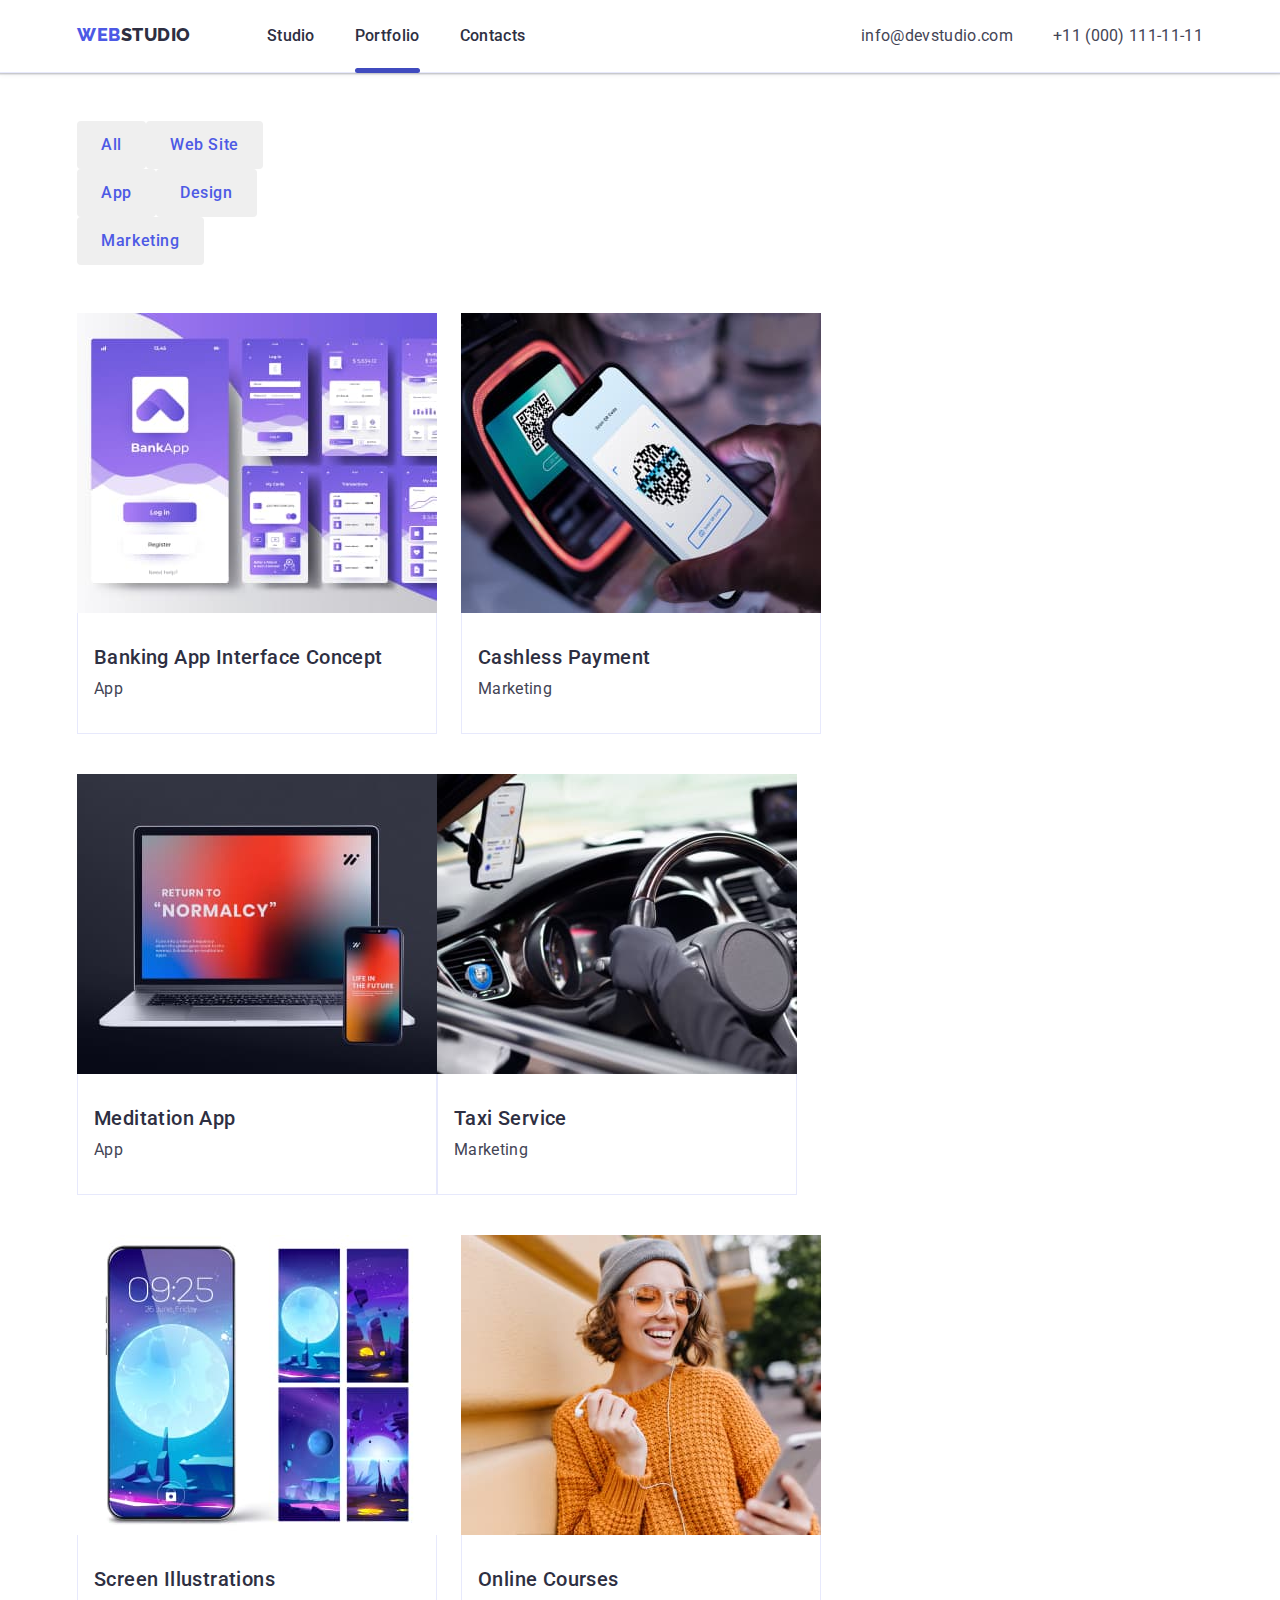
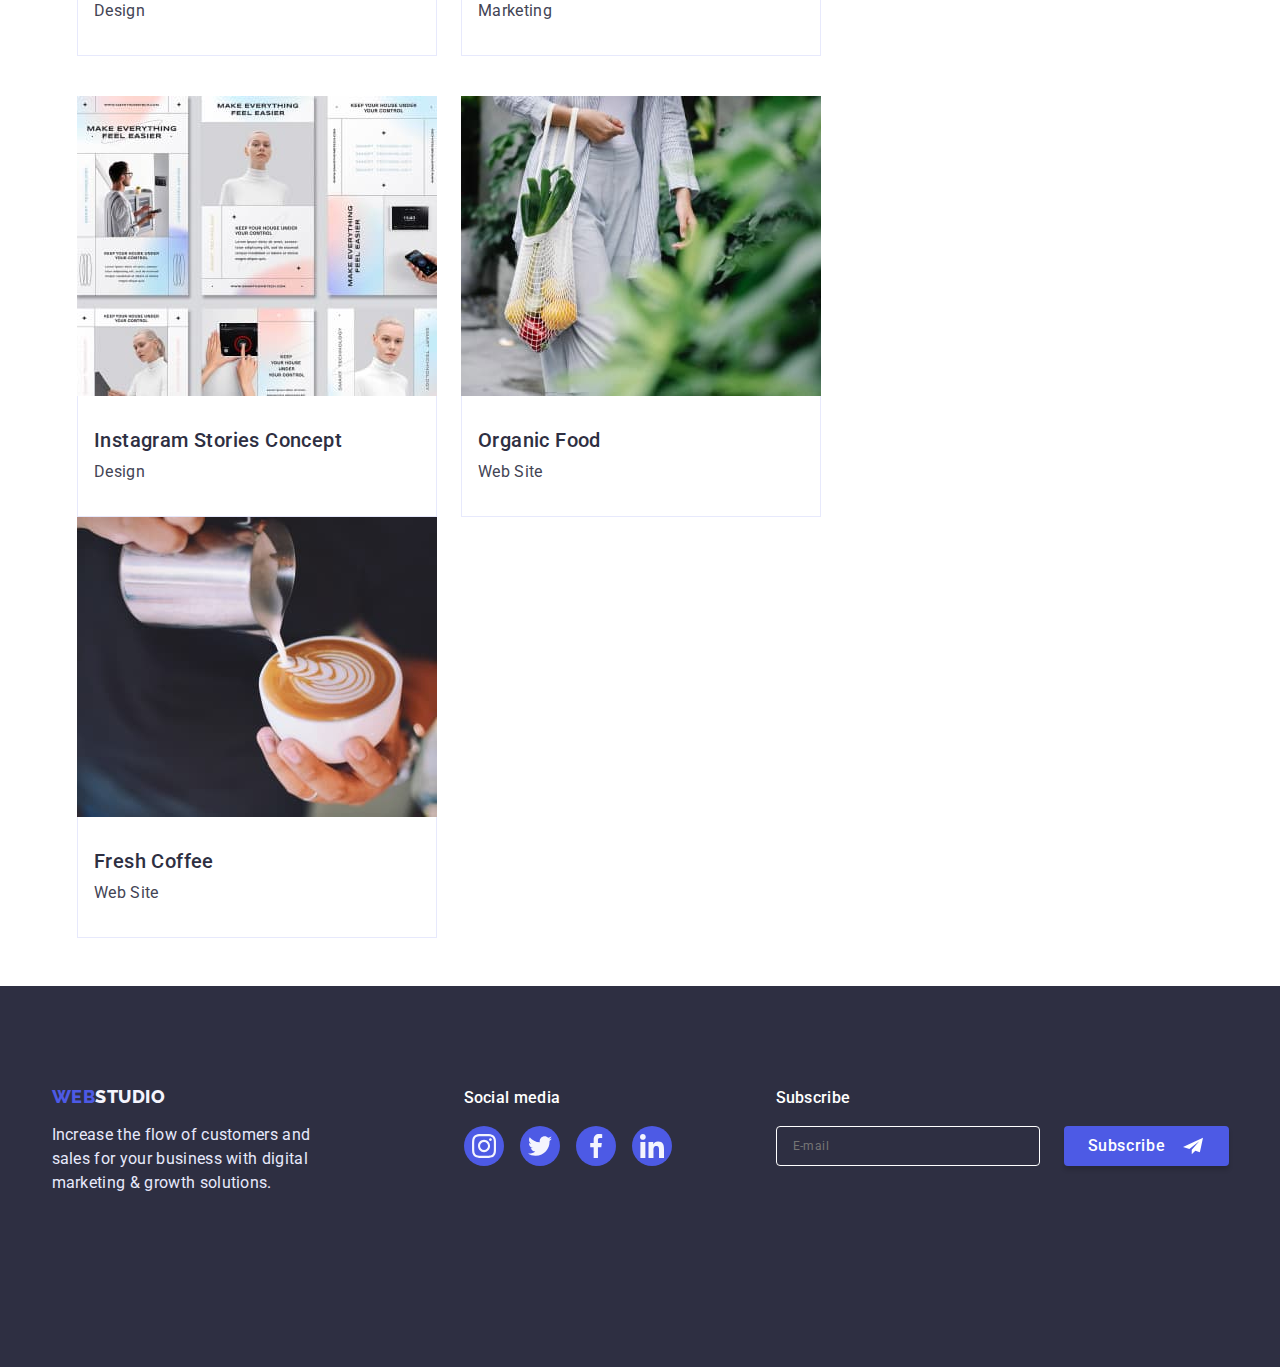
==== commit 207f90af: "Update portfolio.html" ====
--- a/portfolio.html
+++ b/portfolio.html
@@ -28,6 +28,11 @@
                     <li class="menu-item"><a class="menu-link link" href="">Contacts</a></li>
                 </ul>
             </nav>
+            <button type="button" class="mob-menu-open" data-menu-open><svg class=" mob-menu-icon" width="32"
+                    height="22">
+                    <use href="./images/sprite.svg#icon-humburger"></use>
+                </svg>
+            </button>
             <address class="address">
                 <ul class="address-list list">
                     <li class="address-item"><a class="address-link link"
@@ -37,6 +42,55 @@
                     </li>
                 </ul>
             </address>
+        </div>
+        <!-- Mobile Menu -->
+        <div class="mobile-menu is-hidden" data-menu>
+            <button class=" mob-menu-close-button" data-menu-close><svg class="mob-menu-close-icon" width="8"
+                    height="8">
+                    <use href="./images/sprite.svg#close-modal"></use>
+                </svg></button>
+            <ul class="mob-menu-list list">
+                <li class="mob-menu-item"><a class="mob-menu-link link" href="./index.html">Studio</a></li>
+                <li class="mob-menu-item"><a class="mob-menu-link link current" href="./portfolio.html">Portfolio</a>
+                </li>
+                <li class="mob-menu-item"><a class="mob-menu-link link" href="http://">Contacts</a></li>
+            </ul>
+            <ul class="mob-menu-adress-list list">
+                <li class="mob-menu-adress-item"><a class="mob-menu-adress-link link" href="tel:+110001111111">+11 (000)
+                        111-11-11</a></li>
+                <li class=" mob-menu-adress-item"><a class="mob-menu-adress-link link"
+                        href="mailto:info@devstudio.com"><span class="another">info@devstudio.com</span></a></li>
+            </ul>
+            <ul class="mob-menu-icon-list list">
+                <li class="mob-icon-list-item">
+                    <a class="mob-icon-link" href="">
+                        <svg class="mob-menu-link-icon" width="16" height="16">
+                            <use href="./images/sprite.svg#icon-instagram"></use>
+                        </svg>
+                    </a>
+                </li>
+                <li class="mob-icon-list-item">
+                    <a class="mob-icon-link" href="">
+                        <svg class="mob-menu-link-icon" width="16" height="16">
+                            <use href="./images/sprite.svg#icon-twitter"></use>
+                        </svg>
+                    </a>
+                </li>
+                <li class="mob-icon-list-item">
+                    <a class="mob-icon-link" href="">
+                        <svg class="mob-menu-link-icon" width="16" height="16">
+                            <use href="./images/sprite.svg#icon-facebook"></use>
+                        </svg>
+                    </a>
+                </li>
+                <li class="mob-icon-list-item">
+                    <a class="mob-icon-link" href="">
+                        <svg class="mob-menu-link-icon" width="16" height="16">
+                            <use href="./images/sprite.svg#icon-linkedin"></use>
+                        </svg>
+                    </a>
+                </li>
+            </ul>
         </div>
     </header>
     <main>
@@ -255,4 +309,6 @@
             </div>
         </div>
     </footer>
+
+    <script src="./js/mobile-menu.js"></script>
 </body>--- a/css/styles.css
+++ b/css/styles.css
@@ -734,6 +734,7 @@
     column-gap: 24px;
     row-gap: 72px;
   }
+}
 
 @media screen and (min-width: 1158px) {
   .team {
@@ -1351,22 +1352,18 @@
 /* -------PORTFOLIO PAGE--------- */
 
 .portfolio {
-  padding-top: 96px;
-  padding-bottom: 120px;
+  padding-top: 48px;
+  padding-bottom: 48px;
 }
 
 /*======== Filter ======== */
 
 .filter-list {
   display: flex;
-  justify-content: center;
-
+  flex-wrap: wrap;
   margin-top: 0;
-  margin-bottom: 72px;
-}
-
-.filter-item:not(:last-child) {
-  margin-right: 24px;
+  margin-bottom: 48px;
+  width: 236px;
 }
 
 .filter-button {
@@ -1398,6 +1395,49 @@
   color: #e7e9fc;
   background-color: var(--pressed-state-color);
 }
+
+/* 
+.filter-list {
+  display: flex;
+  justify-content: center;
+
+  margin-top: 0;
+  margin-bottom: 72px;
+} */
+
+/* .filter-item:not(:last-child) {
+  margin-right: 24px;
+} */
+
+/* .filter-button {
+  font-family: "Roboto", sans-serif;
+  font-weight: 500;
+  font-size: 16px;
+  line-height: 1.5;
+  letter-spacing: 0.04em;
+  cursor: pointer;
+  display: block;
+
+  padding-top: 12px;
+  padding-bottom: 12px;
+  padding-left: 24px;
+  padding-right: 24px;
+  border: none;
+  border-radius: 4px;
+
+  color: var(--primary-brand-color);
+  transition: color var(--transition), background-color var(--transition),
+    box-shadow var(--transition);
+} */
+
+/* .filter-button:hover,
+.filter-button:focus {
+  box-shadow: 0px 3px 1px rgba(0, 0, 0, 0.1), 0px 2px 1px rgba(0, 0, 0, 0.08),
+    0px 2px 2px rgba(0, 0, 0, 0.12);
+
+  color: #e7e9fc;
+  background-color: var(--pressed-state-color);
+} */
 
 /*======== Filter ======== */
 
@@ -1502,7 +1542,6 @@
 .item-link:focus .overlay {
   transform: translate(0, 0);
 }
-
 /* ------Overlay------------ */
 
-/* =========Works list end======== */+/* =========Works list end======== */
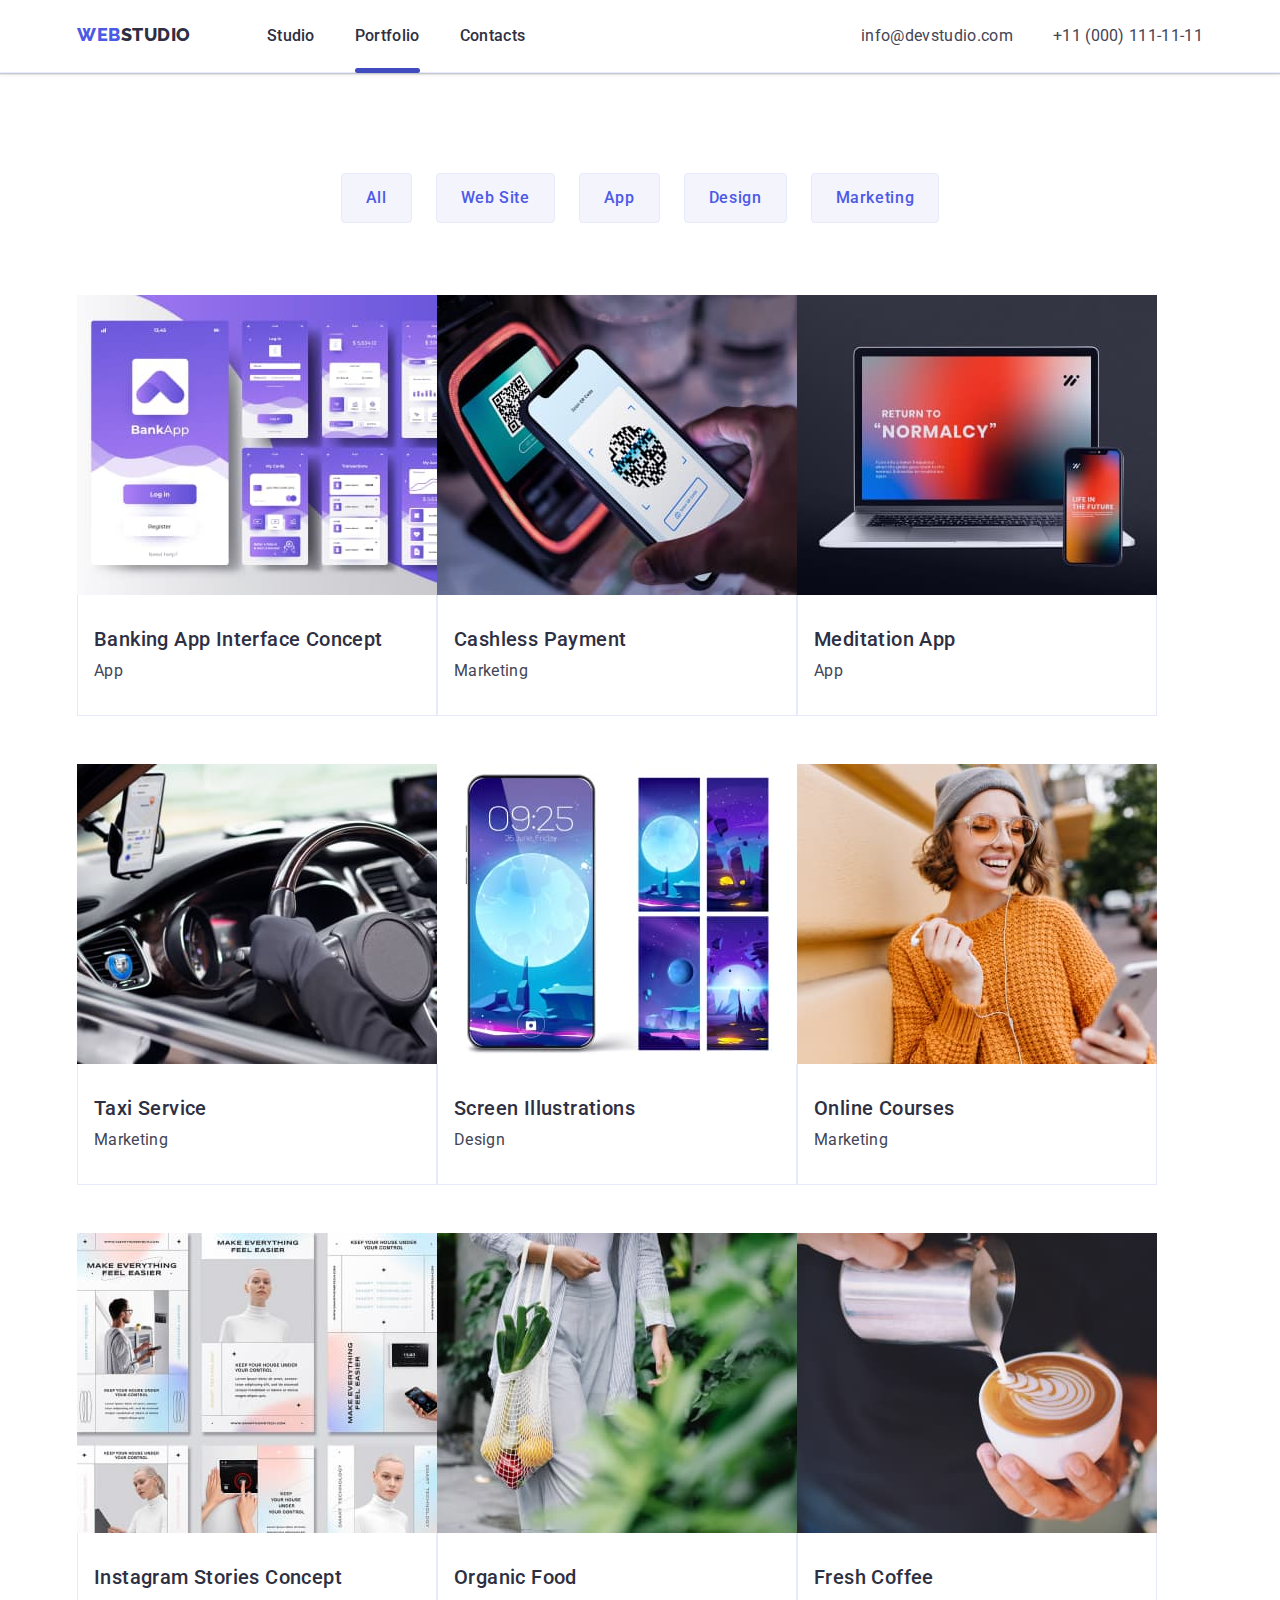
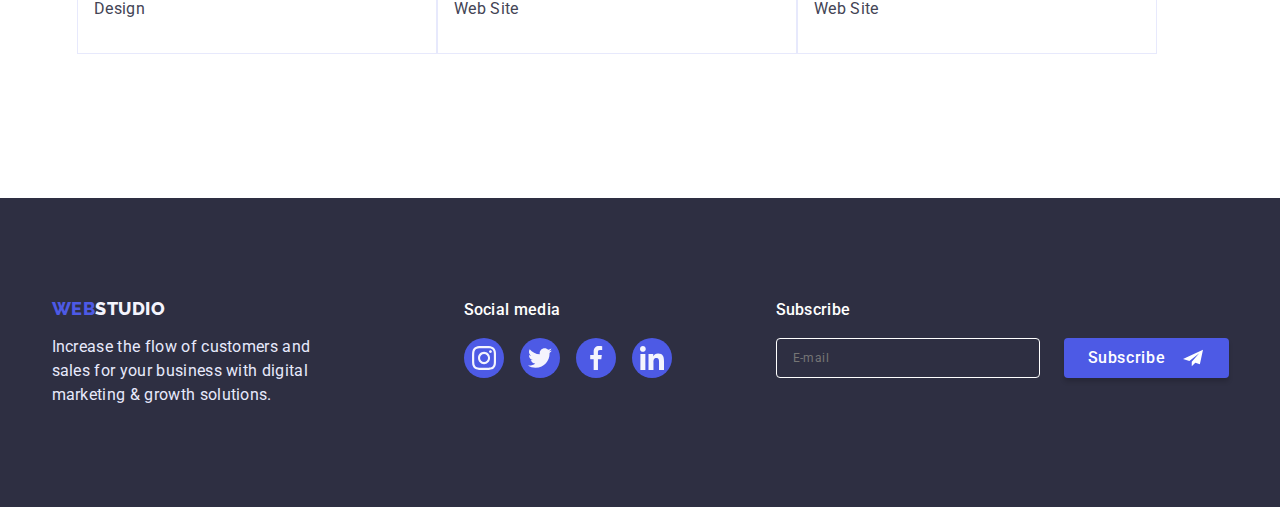
==== commit 9ee828f8: "Update portfolio.html" ====
--- a/portfolio.html
+++ b/portfolio.html
@@ -53,7 +53,7 @@
                 <li class="mob-menu-item"><a class="mob-menu-link link" href="./index.html">Studio</a></li>
                 <li class="mob-menu-item"><a class="mob-menu-link link current" href="./portfolio.html">Portfolio</a>
                 </li>
-                <li class="mob-menu-item"><a class="mob-menu-link link" href="http://">Contacts</a></li>
+                <li class="mob-menu-item"><a class="mob-menu-link link" href="">Contacts</a></li>
             </ul>
             <ul class="mob-menu-adress-list list">
                 <li class="mob-menu-adress-item"><a class="mob-menu-adress-link link" href="tel:+110001111111">+11 (000)
--- a/css/styles.css
+++ b/css/styles.css
@@ -60,9 +60,18 @@
 /* ===============COMPONENTS====================== */
 
 .container {
+  width: 100%;
   padding-left: 16px;
   padding-right: 16px;
 }
+
+/* @media screen and (min-windth: 320px) {
+  .container {
+    width: 320px;
+    margin-left: auto;
+    margin-right: auto;
+  }
+} */
 
 @media screen and (min-width: 428px) {
   .container {
@@ -151,7 +160,7 @@
   left: 0;
   z-index: 1000;
   width: 100%;
-  height: 100%;
+  height: 796px;
   padding-top: 80px;
   padding-left: 40px;
   background-color: white;
@@ -166,6 +175,10 @@
   opacity: 0;
   visibility: hidden;
   pointer-events: none;
+}
+
+.menu-box {
+  margin-bottom: 50px;
 }
 
 @media (min-width: 767px) {
@@ -189,10 +202,6 @@
   background-color: var(--primary-accent-color);
   border: 1px solid rgba(0, 0, 0, 0.1);
   border-radius: 50%;
-}
-
-.mob-menu-item {
-  margin-bottom: 284px;
 }
 
 .mob-menu-item:not(:last-child) {
@@ -386,7 +395,7 @@
   padding-bottom: 112px;
   text-align: center;
 
-  max-width: 428px;
+  /* max-width: 428px; */
   height: 432px;
   margin-left: auto;
   margin-right: auto;
@@ -441,7 +450,7 @@
 
 @media screen and (min-width: 768px) {
   .hero {
-    max-width: 768px;
+    /* max-width: 768px; */
     height: 436px;
 
     background-image: var(--grad-fon), url(../images/Dark-bg-tablet.jpg);
@@ -503,7 +512,7 @@
   margin: 0;
 
   font-family: "Roboto", sans-serif;
-  font-weight: 500;
+  font-weight: 400;
   font-size: 16px;
   line-height: 1.5;
   letter-spacing: 0.02em;
@@ -586,8 +595,10 @@
 
 /* ======= Section WORK ======== */
 
-.work {
-  display: none;
+@media screen and (max-width: 1151px) {
+  .work {
+    display: none;
+  }
 }
 
 @media screen and (min-width: 1158px) {
@@ -1089,10 +1100,12 @@
   }
 
   .logo-wrap {
+    margin-bottom: 0;
     margin-right: 120px;
   }
 
   .social-wrap {
+    margin-bottom: 0;
     margin-right: 80px;
   }
 
@@ -1245,6 +1258,7 @@
   padding-right: 16px;
   padding-top: 8px;
   padding-bottom: 8px;
+  resize: none;
   border: 1px solid rgba(46, 47, 66, 0.4);
   border-radius: 4px;
   transition: background-color var(--transition);
@@ -1361,9 +1375,18 @@
 .filter-list {
   display: flex;
   flex-wrap: wrap;
-  margin-top: 0;
+  justify-content: flex-start;
   margin-bottom: 48px;
-  width: 236px;
+}
+
+@media screen and (max-width: 767px) {
+  .filter-item {
+    margin-right: 24px;
+  }
+
+  .filter-item:nth-child(-n + 3) {
+    margin-bottom: 16px;
+  }
 }
 
 .filter-button {
@@ -1379,16 +1402,18 @@
   padding-bottom: 12px;
   padding-left: 24px;
   padding-right: 24px;
-  border: none;
+  border: 1px solid #e7e9fc;
   border-radius: 4px;
 
   color: var(--primary-brand-color);
+  background-color: var(--primary-bg-color);
   transition: color var(--transition), background-color var(--transition),
     box-shadow var(--transition);
 }
 
 .filter-button:hover,
 .filter-button:focus {
+  border: none;
   box-shadow: 0px 3px 1px rgba(0, 0, 0, 0.1), 0px 2px 1px rgba(0, 0, 0, 0.08),
     0px 2px 2px rgba(0, 0, 0, 0.12);
 
@@ -1396,50 +1421,15 @@
   background-color: var(--pressed-state-color);
 }
 
-/* 
-.filter-list {
-  display: flex;
-  justify-content: center;
-
-  margin-top: 0;
-  margin-bottom: 72px;
-} */
-
-/* .filter-item:not(:last-child) {
-  margin-right: 24px;
-} */
-
-/* .filter-button {
-  font-family: "Roboto", sans-serif;
-  font-weight: 500;
-  font-size: 16px;
-  line-height: 1.5;
-  letter-spacing: 0.04em;
-  cursor: pointer;
-  display: block;
-
-  padding-top: 12px;
-  padding-bottom: 12px;
-  padding-left: 24px;
-  padding-right: 24px;
-  border: none;
-  border-radius: 4px;
-
-  color: var(--primary-brand-color);
-  transition: color var(--transition), background-color var(--transition),
-    box-shadow var(--transition);
-} */
-
-/* .filter-button:hover,
-.filter-button:focus {
-  box-shadow: 0px 3px 1px rgba(0, 0, 0, 0.1), 0px 2px 1px rgba(0, 0, 0, 0.08),
-    0px 2px 2px rgba(0, 0, 0, 0.12);
-
-  color: #e7e9fc;
-  background-color: var(--pressed-state-color);
-} */
-
-/*======== Filter ======== */
+@media screen and (min-width: 768px) {
+  .filter-list {
+    flex-wrap: nowrap;
+    gap: 24px;
+    justify-content: center;
+  }
+}
+
+/*======== Filter end ======== */
 
 /*========= Works list ======== */
 
@@ -1448,16 +1438,56 @@
   flex-wrap: wrap;
 }
 
-.works-list-item:not(:nth-child(3n)) {
-  margin-right: 24px;
-}
-
-.works-list-item:not(:nth-last-child(-n + 3)) {
-  margin-bottom: 40px;
-}
-
-.item-link {
-  margin-bottom: 32px;
+@media screen and (max-width: 767px) {
+  .work-list {
+    max-width: 396px;
+  }
+
+  .works-list-item:not(:last-child) {
+    margin-bottom: 48px;
+  }
+}
+
+@media screen and (min-width: 768px) {
+  .work-list {
+    max-width: 736px;
+  }
+  .portfolio {
+    padding-top: 64px;
+    padding-bottom: 96px;
+  }
+}
+
+@media screen and (max-width: 1158px) {
+  .works-list-item {
+    width: 356px;
+  }
+  .works-list-item:not(:last-child) {
+    margin-bottom: 72px;
+  }
+  .works-list-item:nth-child(2n + 1) {
+    margin-right: 24px;
+  }
+}
+
+@media screen and (min-width: 1158px) {
+  .portfolio {
+    padding-top: 100px;
+    padding-bottom: 120px;
+  }
+
+  .work-list {
+    max-width: 1158px;
+  }
+
+  .works-list-item {
+    margin-top: 24px;
+    margin-bottom: 24px;
+  }
+
+  .item-link {
+    margin-bottom: 32px;
+  }
 }
 
 .item-img {
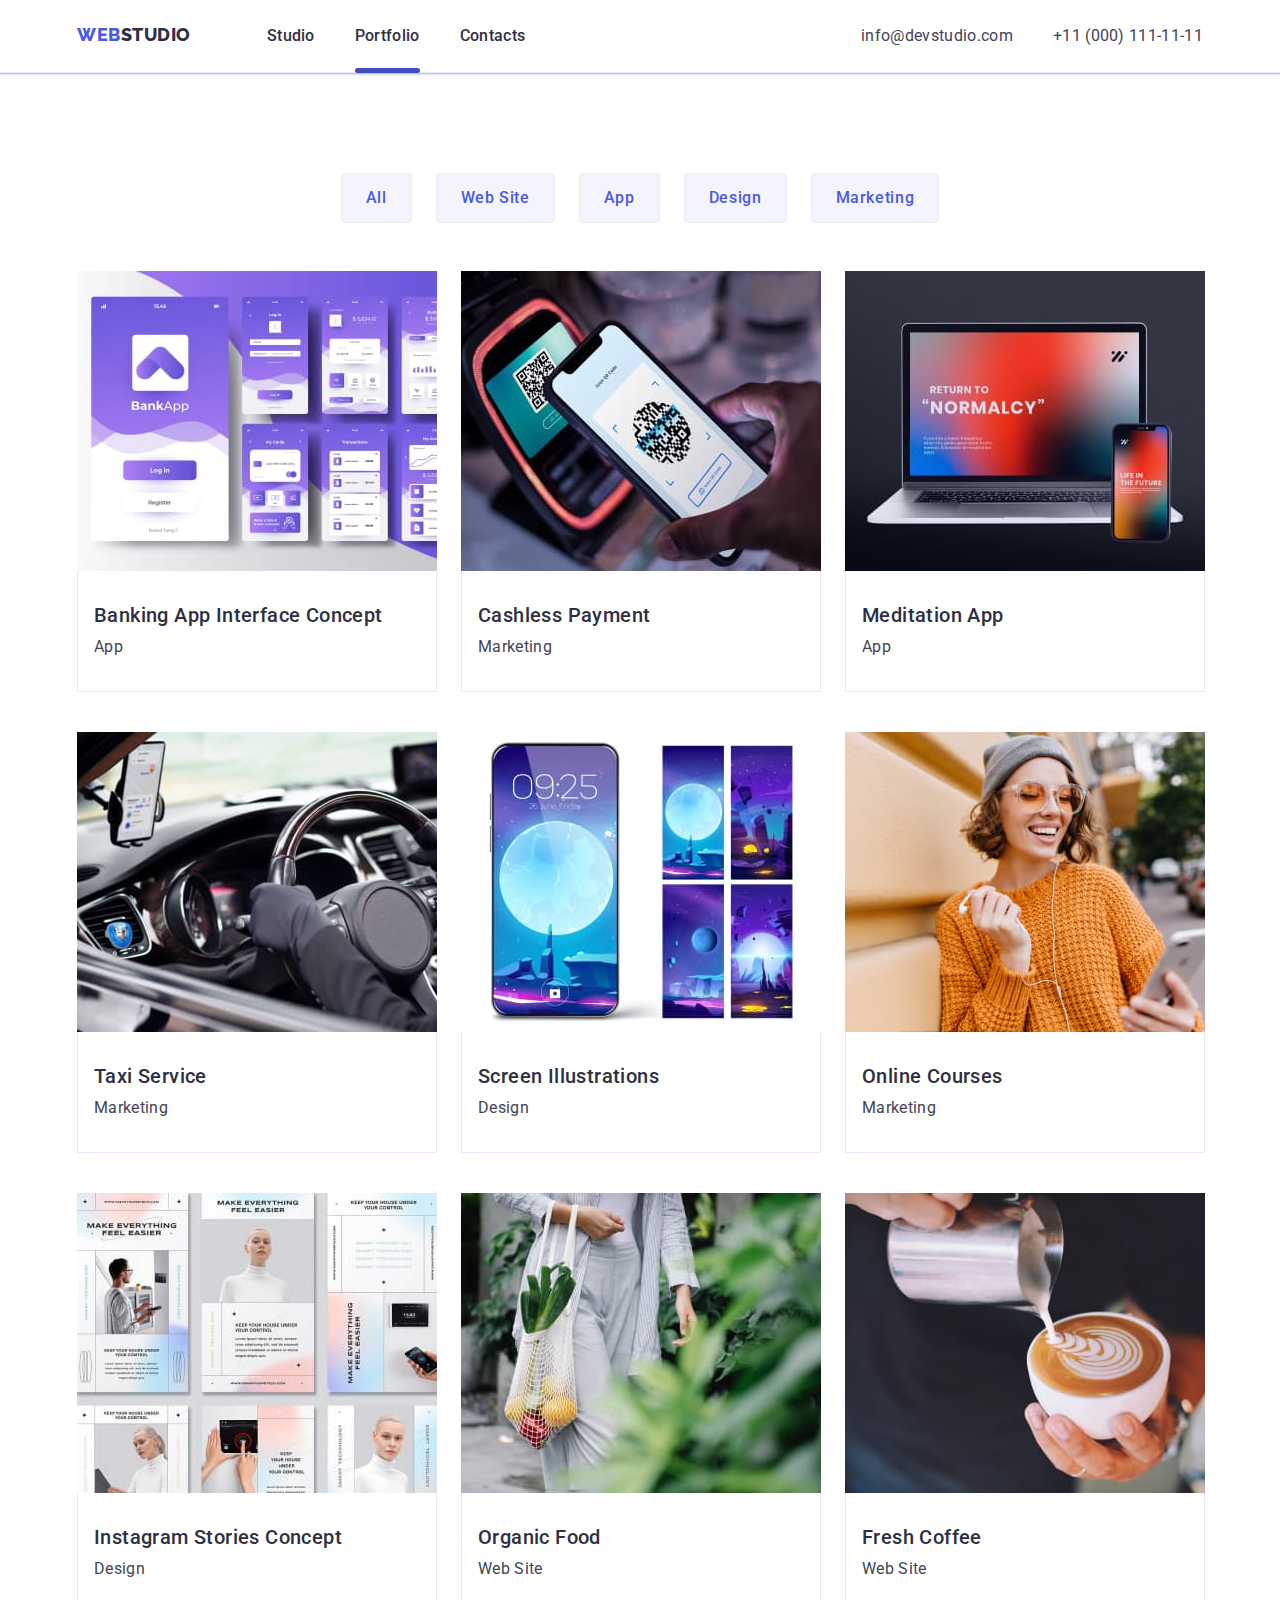
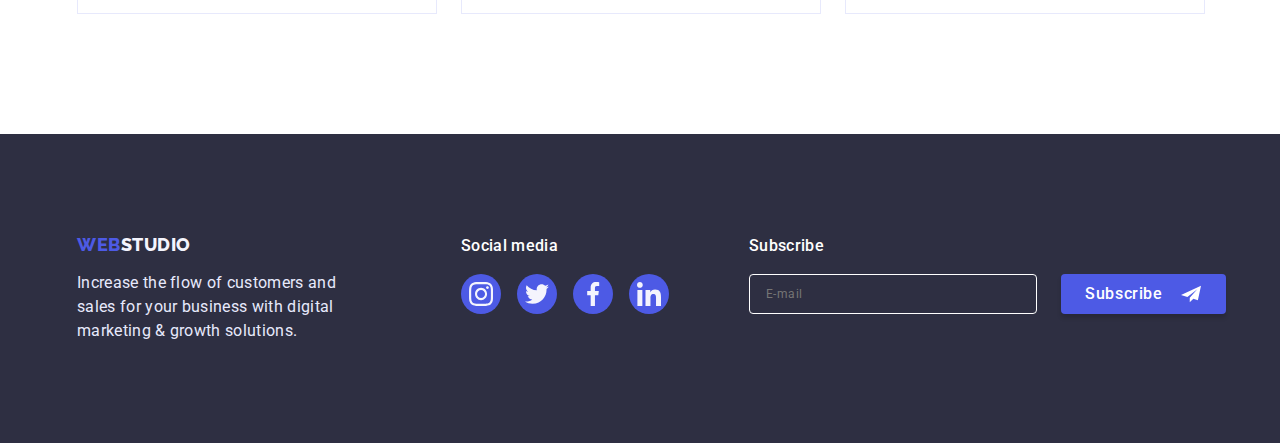
==== commit e7447b31: "Finished adaptive styles for portfolio" ====
--- a/portfolio.html
+++ b/portfolio.html
@@ -215,7 +215,7 @@
                         <div class="item-hover">
                             <a class="item-link link" href="#">
                                 <div class="overlay-wrapper">
-                                    <img class="item-img" src="./images/Instagram-concept.jpg"
+                                    <img class="item-img" src="./images/Instagram_concept.jpg"
                                         alt="Design instagram stories" width="360">
                                     <p class="overlay">14 Stylish and User-Friendly App Design Concepts · Task Manager
                                         App · Calorie Tracker
--- a/css/styles.css
+++ b/css/styles.css
@@ -65,14 +65,6 @@
   padding-right: 16px;
 }
 
-/* @media screen and (min-windth: 320px) {
-  .container {
-    width: 320px;
-    margin-left: auto;
-    margin-right: auto;
-  }
-} */
-
 @media screen and (min-width: 428px) {
   .container {
     width: 428px;
@@ -89,7 +81,7 @@
 
 @media screen and (min-width: 1158px) {
   .container {
-    width: 1158px;
+    min-width: 1158px;
   }
 }
 
@@ -178,10 +170,15 @@
 }
 
 .menu-box {
+  width: 100%;
   margin-bottom: 50px;
 }
 
-@media (min-width: 767px) {
+.adress-box {
+  min-width: 100%;
+}
+
+@media screen and (min-width: 767px) {
   .mob-menu {
     display: none;
   }
@@ -233,10 +230,16 @@
 .mob-menu-adress-link {
   font-family: "Roboto", sans-serif;
   font-weight: 700;
-  font-size: 36px;
+  font-size: 25px;
   line-height: 1.2;
   letter-spacing: 0.02em;
   color: var(--primary-brand-color);
+}
+
+@media screen and (min-width: 428px) {
+  .mob-menu-adress-link {
+    font-size: 36px;
+  }
 }
 
 .mob-menu-adress-link:hover,
@@ -256,7 +259,8 @@
 .mob-menu-icon-list {
   display: flex;
   align-items: center;
-  gap: 56px;
+  justify-content: space-between;
+  max-width: 328px;
 }
 
 .mob-icon-link {
@@ -395,11 +399,10 @@
   padding-bottom: 112px;
   text-align: center;
 
-  /* max-width: 428px; */
   height: 432px;
   margin-left: auto;
   margin-right: auto;
-  background-image: var(--grad-fon), url(../images/Dark-bg-mobile.jpg);
+  background-image: var(--grad-fon), url(../images/Dark_bg_mobile.jpg);
   background-repeat: no-repeat;
   background-position: center;
   background-size: cover;
@@ -413,7 +416,7 @@
   text-align: center;
   letter-spacing: 0.02em;
 
-  width: 320px;
+  width: 100%;
   margin-top: 0;
   margin-bottom: 72px;
   margin-left: auto;
@@ -450,10 +453,9 @@
 
 @media screen and (min-width: 768px) {
   .hero {
-    /* max-width: 768px; */
     height: 436px;
 
-    background-image: var(--grad-fon), url(../images/Dark-bg-tablet.jpg);
+    background-image: var(--grad-fon), url(../images/Dark_bg_tablet.jpg);
   }
 
   .hero-title {
@@ -471,6 +473,8 @@
     height: 600px;
     padding-top: 188px;
     padding-bottom: 188px;
+
+    background-image: var(--grad-fon), url(../images/people_office_desctop.jpg);
   }
 
   .hero-title {
@@ -767,6 +771,10 @@
   padding-bottom: 96px;
 }
 
+.customer-fild {
+  width: 100%;
+}
+
 .customer-title {
   font-family: "Roboto", sans-serif;
   font-weight: 700;
@@ -783,21 +791,41 @@
   color: #2e2f42;
 }
 
+.customer-list {
+  display: flex;
+  flex-wrap: wrap;
+  padding: 0;
+}
+
 .customer-list-item {
-  display: flex;
-  align-items: center;
-  justify-content: center;
+  width: calc((100% - 16px) / 2);
+  padding: 0;
   border: 1px solid #8e8f99;
   border-radius: 4px;
   transition: border var(--transition);
 }
 
+.customer-list-item:nth-child(2n + 1) {
+  margin-right: 16px;
+}
+.customer-list-item:nth-child(-n + 4) {
+  margin-bottom: 72px;
+}
+
 .customer-list-item:hover,
 .customer-list-item:focus {
   border: 1px solid var(--pressed-state-color);
 }
 
+.customer-link {
+  width: 100%;
+  height: 88px;
+}
+
 .customer-icon {
+  width: 100%;
+  height: 88px;
+  padding: 0;
   transition: fill var(--transition);
   fill: #8e8f99;
 }
@@ -807,60 +835,24 @@
   fill: var(--pressed-state-color);
 }
 
-@media screen and (max-width: 767px) {
-  .customer-list {
-    display: flex;
-    flex-wrap: wrap;
-    padding: 0;
-  }
-
-  .customer-fild {
-    width: 428px;
-    align-items: center;
-    justify-content: center;
-  }
-  .customer-list-item:not(:last-child) {
-    margin-right: 16px;
-  }
-
-  .customer-list-item:nth-child(-n + 4) {
-    margin-bottom: 72px;
-  }
-}
-
-.customer-link {
-  width: 190px;
-  height: 88px;
-}
-
-.customer-icon {
-  width: 190px;
-  height: 88px;
-}
-
 @media screen and (min-width: 768px) {
   .customer-list {
-    display: flex;
-    flex-wrap: wrap;
-    justify-content: center;
     column-gap: 24px;
     row-gap: 72px;
     align-items: center;
+    justify-content: center;
     padding: 0;
   }
 
   .customer-list-item {
-    justify-content: center;
-  }
-
-  .customer-link {
     width: 168px;
-    height: 88px;
-  }
-
-  .customer-icon {
-    width: 168px;
-    height: 88px;
+  }
+
+  .customer-list-item:nth-child(2n + 1) {
+    margin-right: 0;
+  }
+  .customer-list-item:nth-child(-n + 4) {
+    margin-bottom: 0;
   }
 }
 
@@ -884,6 +876,7 @@
 /*=========== Footer ============== */
 
 .footer {
+  width: 100%;
   padding-top: 96px;
   padding-bottom: 96px;
   background-color: #2e2f42;
@@ -928,9 +921,10 @@
 }
 
 .social-wrap {
+  width: 100%;
   display: flex;
   flex-direction: column;
-  justify-content: center;
+  justify-content: start;
   align-items: center;
   margin-bottom: 72px;
 }
@@ -977,9 +971,11 @@
 
 .wrap-subscribe {
   display: flex;
-  flex-direction: column;
+  flex-wrap: wrap;
   justify-content: center;
   align-items: center;
+
+  width: 100%;
 }
 
 .subscribe-text {
@@ -996,14 +992,19 @@
 }
 
 .subscribe-form {
-  display: flex;
-  flex-direction: column;
-  align-items: center;
+  width: 100%;
+  display: flex;
+  flex-wrap: wrap;
+  text-align: center;
   justify-content: center;
 }
 
+.subscribe-form-field {
+  width: 100%;
+}
+
 .subscribe-form-input {
-  width: 398px;
+  min-width: 288px;
   height: 40px;
   padding: 0 0 0 16px;
   margin-bottom: 16px;
@@ -1053,29 +1054,37 @@
 
 @media screen and (min-width: 768px) {
   .wraps {
+    max-width: 584px;
     display: flex;
-    justify-content: center;
     flex-wrap: wrap;
-    min-width: 768px;
-    gap: 0 24px;
   }
 
   .logo-wrap {
+    width: 264px;
+    margin-right: 24px;
     align-items: flex-start;
   }
 
   .social-wrap {
+    width: 264px;
     align-items: flex-start;
     justify-content: flex-start;
   }
 
   .wrap-subscribe {
-    width: 496px;
+    width: 552px;
     align-items: start;
+    justify-content: start;
   }
 
   .subscribe-form {
-    flex-direction: row;
+    flex-wrap: nowrap;
+    gap: 24px;
+    padding-right: 70px;
+  }
+
+  .subscribe-form-field {
+    width: 264px;
   }
 
   .subscribe-form-input {
@@ -1090,13 +1099,14 @@
 
 @media screen and (min-width: 1158px) {
   .footer {
+    width: 100%;
     padding-top: 100px;
     padding-bottom: 100px;
   }
 
   .wraps {
-    display: flex;
     flex-wrap: nowrap;
+    max-width: 1158p;
   }
 
   .logo-wrap {
@@ -1110,7 +1120,16 @@
   }
 
   .wrap-subscribe {
+    display: inline;
     justify-content: flex-start;
+  }
+
+  .subscribe-form {
+    padding: 0;
+  }
+
+  .subscribe-text {
+    margin-bottom: 16px;
   }
 }
 
@@ -1141,7 +1160,8 @@
   top: 50%;
   left: 50%;
   transform: translate(-50%, -50%);
-  min-width: 392px;
+  width: 100%;
+  max-width: 392px;
   min-height: 586px;
   padding-top: 72px;
   padding-left: 24px;
@@ -1189,6 +1209,7 @@
 /* -----Modal Form------ */
 
 .modal-title {
+  width: 100%;
   margin-top: 0;
   margin-bottom: 16px;
   font-family: "Roboto", sans-serif;
@@ -1376,6 +1397,7 @@
   display: flex;
   flex-wrap: wrap;
   justify-content: flex-start;
+  width: 100%;
   margin-bottom: 48px;
 }
 
@@ -1436,37 +1458,27 @@
 .works-list {
   display: flex;
   flex-wrap: wrap;
+  width: 100%;
+}
+
+.item-img {
+  width: 100%;
 }
 
 @media screen and (max-width: 767px) {
-  .work-list {
-    max-width: 396px;
-  }
-
   .works-list-item:not(:last-child) {
     margin-bottom: 48px;
   }
 }
 
-@media screen and (min-width: 768px) {
-  .work-list {
-    max-width: 736px;
+@media screen and (min-width: 768px) and (max-width: 1157px) {
+  .works-list {
+    min-width: 744px;
+    gap: 72px 24px;
   }
   .portfolio {
     padding-top: 64px;
     padding-bottom: 96px;
-  }
-}
-
-@media screen and (max-width: 1158px) {
-  .works-list-item {
-    width: 356px;
-  }
-  .works-list-item:not(:last-child) {
-    margin-bottom: 72px;
-  }
-  .works-list-item:nth-child(2n + 1) {
-    margin-right: 24px;
   }
 }
 
@@ -1476,13 +1488,14 @@
     padding-bottom: 120px;
   }
 
-  .work-list {
-    max-width: 1158px;
-  }
-
-  .works-list-item {
-    margin-top: 24px;
-    margin-bottom: 24px;
+  .works-list {
+    width: 100%;
+    min-width: 1128px;
+    gap: 0 24px;
+  }
+
+  .works-list-item:nth-child(-n + 6) {
+    margin-bottom: 40px;
   }
 
   .item-link {
